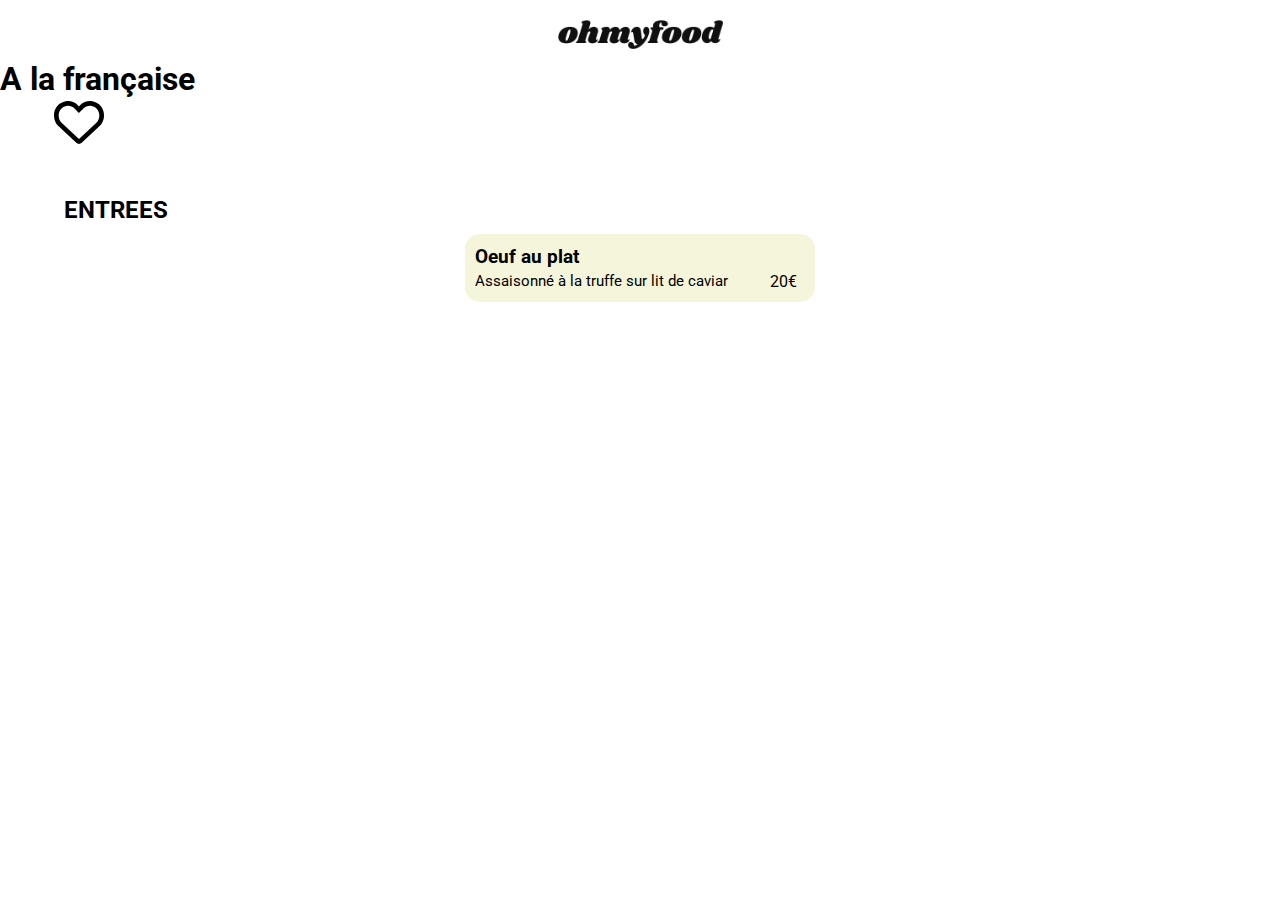
==== menu-a-la-francaise.html @ 274f5870 "card & heart fini" ====
<!DOCTYPE html>
<html lang="fr">
    <head>
        <meta charset="UTF-8" />
        <meta http-equiv="X-UA-Compatible" content="IE=edge" />
        <meta name="viewport" content="width=device-width, initial-scale=1.0" />
        <!-- CSS -->
        <link rel="stylesheet" href="scss/normalize.css" />
        <link rel="stylesheet" href="scss/style.css" />
        <!-- Font awesome -->
        <link
            rel="stylesheet"
            href="https://cdnjs.cloudflare.com/ajax/libs/font-awesome/6.1.2/css/all.min.css"
            integrity="sha512-1sCRPdkRXhBV2PBLUdRb4tMg1w2YPf37qatUFeS7zlBy7jJI8Lf4VHwWfZZfpXtYSLy85pkm9GaYVYMfw5BC1A=="
            crossorigin="anonymous"
            referrerpolicy="no-referrer"
        />

        <title>Menu - A la française</title>
    </head>
    <body>
        <!-- header -->
        <header class="header">
            <img
                class="header__logo"
                src="images/logo/ohmyfood.png"
                alt="logo"
            />
        </header>
        <!-- section 1 -->
        <section>
            <div></div>
        </section>
        <!-- section 2 -->
        <section>
            <div class="menu-title">
                <h1>A la française</h1>
                <div>
                    <svg
                        class="heart"
                        xmlns="http://www.w3.org/2000/svg"
                        viewBox="0 0 512 512"
                    >
                        <!--! Font Awesome Pro 6.1.2 by @fontawesome - https://fontawesome.com License - https://fontawesome.com/license (Commercial License) Copyright 2022 Fonticons, Inc. -->
                        <path
                            d="M244 84L255.1 96L267.1 84.02C300.6 51.37 347 36.51 392.6 44.1C461.5 55.58 512 115.2 512 185.1V190.9C512 232.4 494.8 272.1 464.4 300.4L283.7 469.1C276.2 476.1 266.3 480 256 480C245.7 480 235.8 476.1 228.3 469.1L47.59 300.4C17.23 272.1 0 232.4 0 190.9V185.1C0 115.2 50.52 55.58 119.4 44.1C164.1 36.51 211.4 51.37 244 84C243.1 84 244 84.01 244 84L244 84zM255.1 163.9L210.1 117.1C188.4 96.28 157.6 86.4 127.3 91.44C81.55 99.07 48 138.7 48 185.1V190.9C48 219.1 59.71 246.1 80.34 265.3L256 429.3L431.7 265.3C452.3 246.1 464 219.1 464 190.9V185.1C464 138.7 430.4 99.07 384.7 91.44C354.4 86.4 323.6 96.28 301.9 117.1L255.1 163.9z"
                        />
                    </svg>
                    <svg
                        class="heart--anim"
                        xmlns="http://www.w3.org/2000/svg"
                        viewBox="0 0 512 512"
                    >
                        <!--! Font Awesome Pro 6.1.2 by @fontawesome - https://fontawesome.com License - https://fontawesome.com/license (Commercial License) Copyright 2022 Fonticons, Inc. -->
                        <g>
                            <path
                                d="M0 190.9V185.1C0 115.2 50.52 55.58 119.4 44.1C164.1 36.51 211.4 51.37 244 84.02L256 96L267.1 84.02C300.6 51.37 347 36.51 392.6 44.1C461.5 55.58 512 115.2 512 185.1V190.9C512 232.4 494.8 272.1 464.4 300.4L283.7 469.1C276.2 476.1 266.3 480 256 480C245.7 480 235.8 476.1 228.3 469.1L47.59 300.4C17.23 272.1 .0003 232.4 .0003 190.9L0 190.9z"
                            />
                            <defs>
                                <linearGradient
                                    id="grad3"
                                    x1="0%"
                                    y1="100%"
                                    x2="0%"
                                    y2="0%"
                                >
                                    <stop
                                        offset="0%"
                                        style="
                                            stop-color: #ff79da;
                                            stop-opacity: 1;
                                        "
                                    />
                                    <stop
                                        offset="100%"
                                        style="
                                            stop-color: #9356dc;
                                            stop-opacity: 1;
                                        "
                                    />
                                </linearGradient>
                            </defs>
                            <linear
                                cx="200"
                                cy="70"
                                rx="85"
                                ry="55"
                                fill="url(#grad3)"
                            />
                        </g>
                    </svg>
                </div>
            </div>
            <div class="entree">
                <div class="entree__title">
                    <h2>ENTREES</h2>
                </div>
                <div class="choise">
                    <div>
                        <h3 class="choise__title">Oeuf au plat</h3>
                        <div class="choise__contener-text-price">
                            <p class="choise__text">
                                Assaisonné à la truffe sur lit de caviar
                            </p>
                            <p class="choise__price choise__move">20€</p>
                        </div>
                    </div>
                    <div>
                        <p class="choise__valid choise__move">
                            <svg
                                class="card-icon"
                                xmlns="http://www.w3.org/2000/svg"
                                viewBox="0 0 512 512"
                            >
                                <!--! Font Awesome Pro 6.1.2 by @fontawesome - https://fontawesome.com License - https://fontawesome.com/license (Commercial License) Copyright 2022 Fonticons, Inc. -->
                                <path
                                    d="M0 256C0 114.6 114.6 0 256 0C397.4 0 512 114.6 512 256C512 397.4 397.4 512 256 512C114.6 512 0 397.4 0 256zM371.8 211.8C382.7 200.9 382.7 183.1 371.8 172.2C360.9 161.3 343.1 161.3 332.2 172.2L224 280.4L179.8 236.2C168.9 225.3 151.1 225.3 140.2 236.2C129.3 247.1 129.3 264.9 140.2 275.8L204.2 339.8C215.1 350.7 232.9 350.7 243.8 339.8L371.8 211.8z"
                                />
                            </svg>
                        </p>
                    </div>
                </div>
            </div>
        </section>
    </body>
</html>
---- scss/style.css ----
@import url("https://fonts.googleapis.com/css2?family=Roboto:ital,wght@0,100;0,300;0,400;0,500;0,700;0,900;1,100;1,300;1,400;1,500;1,700;1,900&family=Shrikhand&display=swap");
* {
  margin: 0;
  padding: 0;
  box-sizing: border-box;
}

.card__img {
  width: 200px;
}

a {
  text-decoration: none;
  color: black;
}

ul {
  list-style-type: none;
}

* {
  font-family: "Roboto", sans-serif;
}

h2 {
  margin: 45px auto 10px auto;
  width: 90%;
}

.h2-restaurants {
  margin: 55px auto 22px auto;
}

h4 {
  font-family: "Shrikhand", cursive;
  font-size: 18px;
  font-weight: 100;
  margin: 0;
  padding-top: 23px;
  padding-bottom: 20px;
}

.icon {
  width: 12px;
  height: auto;
}

.header {
  display: flex;
}
.header__logo {
  width: 165px;
  margin: 20px auto 12px auto;
}

.footer {
  padding: 0 0 26px 25px;
}
.footer__logo {
  color: #EAEAEA;
}
.footer__list {
  margin: 0;
  padding: 0;
}
.footer__list li {
  padding-bottom: 8px;
}
.footer__list__icon {
  width: 12px;
  fill: #EAEAEA;
  padding-right: 10px;
}
.footer__list__text {
  color: #EAEAEA;
}

.contener {
  display: flex;
  flex-direction: column;
}
.contener-functioning {
  margin-bottom: 48px;
}
.contener-restaurants {
  background-color: #F6F6F6;
}
.contener-card {
  margin-bottom: 45px;
}
.contener-footer {
  background-color: #353535;
}

.location {
  display: flex;
  justify-content: center;
  background-color: #EAEAEA;
}
.location__icon {
  margin-right: 12px;
  position: absolute;
  left: -28px;
}
.location__text {
  position: relative;
  font-weight: bold;
  opacity: 0.8;
}

.title {
  background-color: #F6F6F6;
}
.title__h1 {
  width: 65%;
  margin: auto;
  padding-top: 40px;
  text-align: center;
  font-size: 24px;
}
.title__text {
  margin: auto;
  text-align: center;
  padding-top: 13px;
  font-size: 18px;
  font-weight: 300;
}
.title__btn {
  display: block;
  padding: 46px 0 75px 0;
  text-align: center;
  font-size: 16px;
  font-weight: 500;
}
.title__btn__span {
  background-color: #9356DC;
  padding: 15px 21px 15px 21px;
  border-radius: 30px;
  color: white;
}

.tutorial-contener {
  width: 85%;
  margin: auto;
  max-width: 1250px;
}

.tutorial-btn {
  position: relative;
  display: flex;
  justify-content: center;
  padding: 35px 0px 22px 0px;
  border-radius: 25px;
  background-color: #F6F6F6;
  margin: 16px auto 22px auto;
  font-weight: 500;
}
.tutorial-btn__number {
  position: absolute;
  padding: 5px 8px 3px 8px;
  border-radius: 50px;
  background-color: #9356DC;
  color: white;
  left: -8px;
  top: 33px;
  font-size: 13px;
}
.tutorial-btn__icon {
  position: absolute;
  left: 36px;
  top: 30px;
}
.tutorial-btn__text {
  padding: 30px;
  border-radius: 25px;
  background-color: #F6F6F6;
}

#icon-phone {
  width: 15px;
}

#icon-menu {
  width: 17px;
  top: 33px;
}

#icon-market {
  width: 20px;
  top: 33px;
}

.card {
  position: relative;
  width: 90%;
  margin: auto auto 20px auto;
  border-radius: 20px;
  box-shadow: 0px 0px 17px -4px #000000;
}
.card__new {
  position: absolute;
  right: 14px;
  top: 13px;
  padding: 7px 14px 5px 13px;
  background-color: #99E2D0;
  font-size: 13.5px;
  font-weight: 600;
}
.card__new p {
  margin: 0;
}
.card__img {
  width: 100%;
  height: 175px;
  -o-object-fit: cover;
     object-fit: cover;
  border-radius: 20px 20px 0 0;
}
.card__body {
  display: flex;
  justify-content: space-between;
}
.card__body__text {
  margin: 0 0 0 14px;
}
.card__body__text h3 {
  margin: 11px 0 0 0;
  font-size: 18px;
}
.card__body__text p {
  margin: 6px 0 14px 0;
  font-size: 17px;
  font-weight: 300;
}
.card__body__heart {
  display: flex;
  width: 20px;
}

.heart {
  width: 50px;
  transform: translateX(54px);
}

.heart--anim {
  width: 50px;
  transform-origin: bottom;
  transform: scale(0);
  fill: url(#grad3);
}
.heart--anim:hover {
  transform: scale(1);
  transition: transform 2s;
}

.heart:hover + .heart--anim {
  transform: scale(1);
  transition: transform 2s;
}

.choise {
  display: flex;
  margin: auto;
  width: 350px;
  overflow: hidden;
  background-color: beige;
  border-radius: 15px;
}
.choise__contener-text-price {
  display: flex;
}
.choise__title {
  margin: 0;
  padding: 13px 0 4px 10px;
  white-space: nowrap;
  overflow: hidden;
  text-overflow: ellipsis;
}
.choise:hover .choise__title {
  width: 220px;
  transition: 1s;
}
.choise__text {
  margin: 0;
  width: 305px;
  font-size: 15px;
  padding: 0 0 12px 10px;
  white-space: nowrap;
  overflow: hidden;
  text-overflow: ellipsis;
}
.choise:hover .choise__text {
  width: 230px;
  transition: 1s;
}
.choise__price {
  margin: 0;
  width: 45px;
}
.choise__valid {
  display: flex;
  margin: 0;
  width: 60px;
  height: 100%;
  fill: white;
  background-color: #99E2D0;
}
.choise:hover .choise__valid {
  transform: rotate(180deg);
  transition: transform 3s;
}
.choise:hover .choise__move {
  -webkit-animation: valid 1s;
          animation: valid 1s;
  -webkit-animation-fill-mode: both;
          animation-fill-mode: both;
}
.choise:hover .card-icon {
  width: 30px;
  margin: auto;
  transform: rotate(1turn);
  transition: transform 1s;
}

@-webkit-keyframes valid {
  0% {
    transform: translateX(0px);
  }
  100% {
    transform: translateX(15px);
  }
}

@keyframes valid {
  0% {
    transform: translateX(0px);
  }
  100% {
    transform: translateX(15px);
  }
}/*# sourceMappingURL=style.css.map */
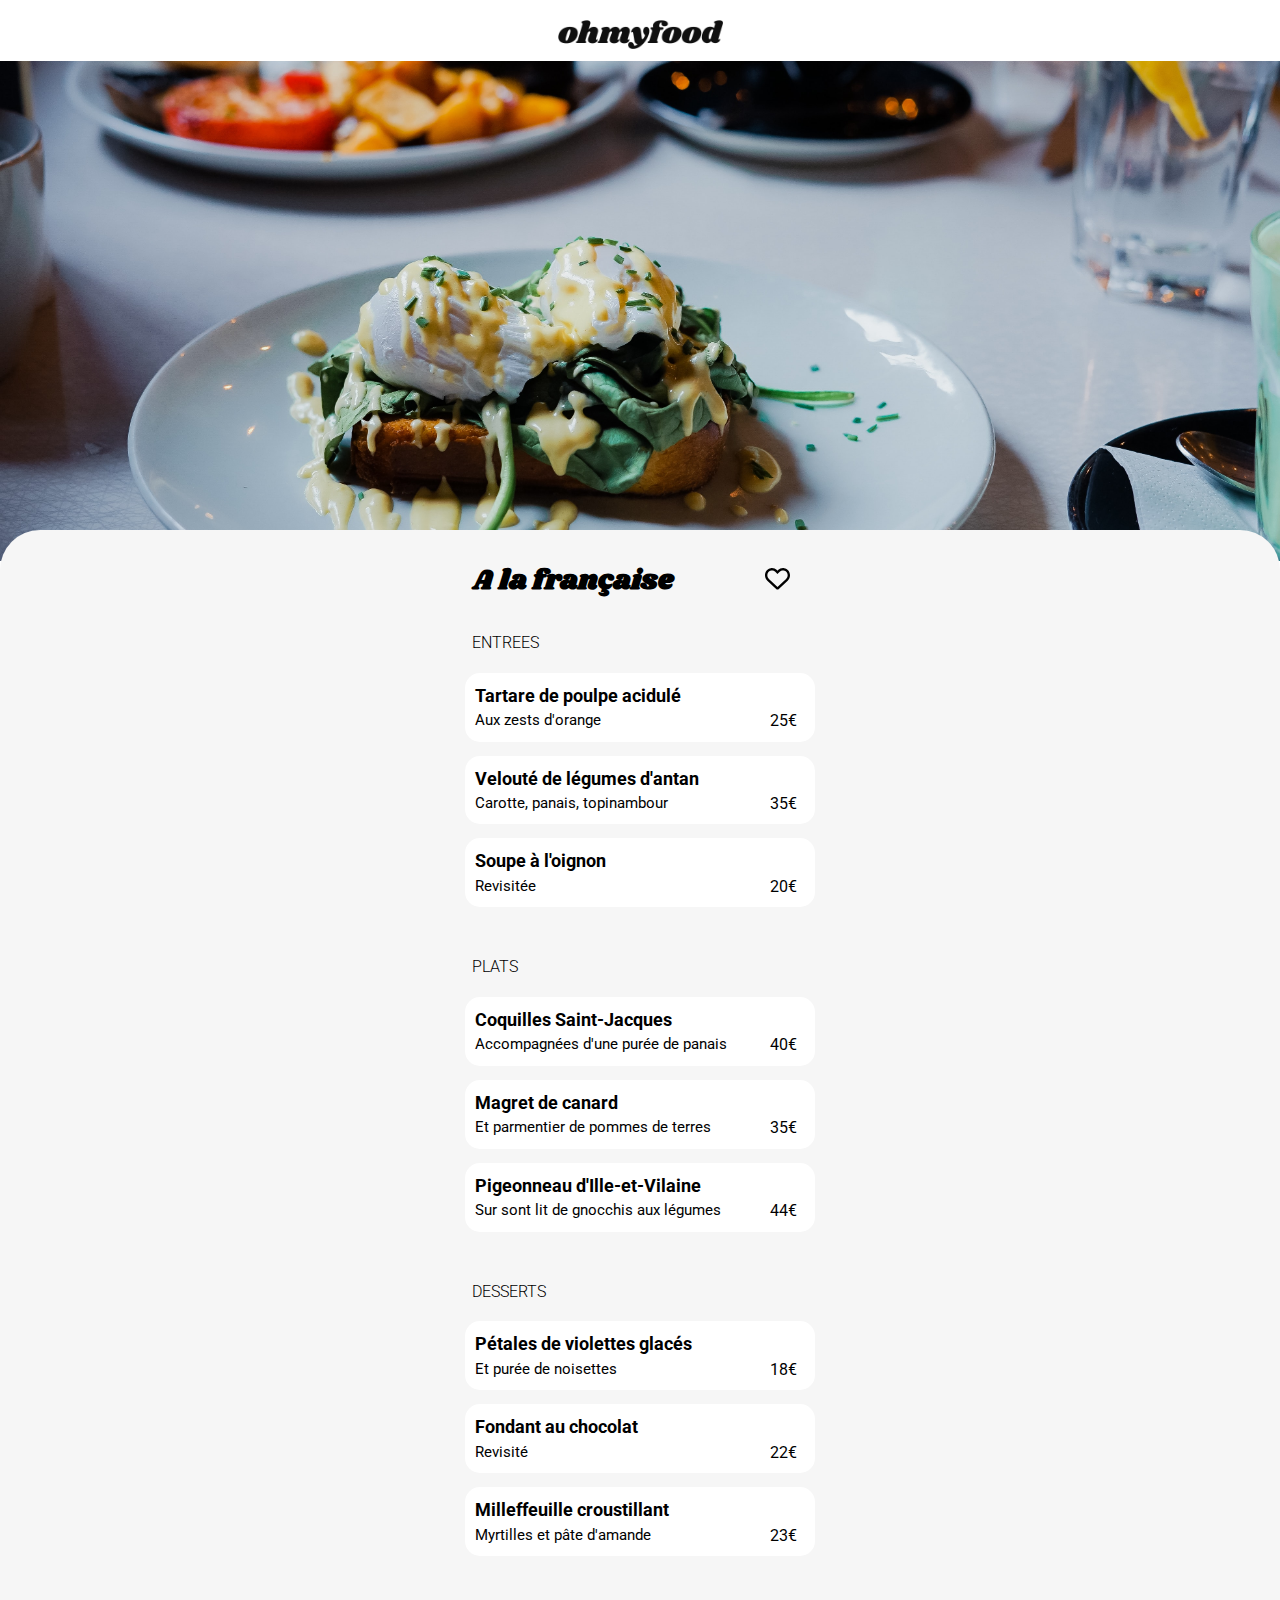
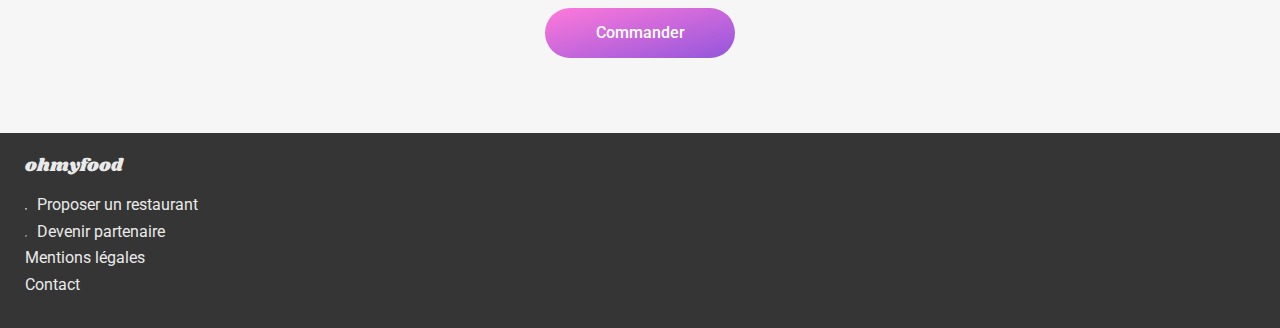
==== commit 7a32cbcb: "gros avancement sur les animations et la page menu" ====
--- a/menu-a-la-francaise.html
+++ b/menu-a-la-francaise.html
@@ -29,19 +29,23 @@
         </header>
         <!-- section 1 -->
         <section>
-            <div></div>
+            <div class="restaurant-image">
+                <img
+                    src="images/restaurants/toa-heftiba-DQKerTsQwi0-unsplash.jpg"
+                    alt="restaurant image"
+                />
+            </div>
         </section>
         <!-- section 2 -->
-        <section>
+        <section class="contener-menu">
             <div class="menu-title">
                 <h1>A la française</h1>
-                <div>
+                <div class="menu-heart">
                     <svg
                         class="heart"
                         xmlns="http://www.w3.org/2000/svg"
                         viewBox="0 0 512 512"
                     >
-                        <!--! Font Awesome Pro 6.1.2 by @fontawesome - https://fontawesome.com License - https://fontawesome.com/license (Commercial License) Copyright 2022 Fonticons, Inc. -->
                         <path
                             d="M244 84L255.1 96L267.1 84.02C300.6 51.37 347 36.51 392.6 44.1C461.5 55.58 512 115.2 512 185.1V190.9C512 232.4 494.8 272.1 464.4 300.4L283.7 469.1C276.2 476.1 266.3 480 256 480C245.7 480 235.8 476.1 228.3 469.1L47.59 300.4C17.23 272.1 0 232.4 0 190.9V185.1C0 115.2 50.52 55.58 119.4 44.1C164.1 36.51 211.4 51.37 244 84C243.1 84 244 84.01 244 84L244 84zM255.1 163.9L210.1 117.1C188.4 96.28 157.6 86.4 127.3 91.44C81.55 99.07 48 138.7 48 185.1V190.9C48 219.1 59.71 246.1 80.34 265.3L256 429.3L431.7 265.3C452.3 246.1 464 219.1 464 190.9V185.1C464 138.7 430.4 99.07 384.7 91.44C354.4 86.4 323.6 96.28 301.9 117.1L255.1 163.9z"
                         />
@@ -91,36 +95,309 @@
                     </svg>
                 </div>
             </div>
-            <div class="entree">
-                <div class="entree__title">
+            <div class="menu">
+                <div class="menu__title">
                     <h2>ENTREES</h2>
                 </div>
-                <div class="choise">
-                    <div>
-                        <h3 class="choise__title">Oeuf au plat</h3>
-                        <div class="choise__contener-text-price">
-                            <p class="choise__text">
-                                Assaisonné à la truffe sur lit de caviar
-                            </p>
-                            <p class="choise__price choise__move">20€</p>
-                        </div>
-                    </div>
-                    <div>
-                        <p class="choise__valid choise__move">
-                            <svg
-                                class="card-icon"
-                                xmlns="http://www.w3.org/2000/svg"
-                                viewBox="0 0 512 512"
-                            >
-                                <!--! Font Awesome Pro 6.1.2 by @fontawesome - https://fontawesome.com License - https://fontawesome.com/license (Commercial License) Copyright 2022 Fonticons, Inc. -->
-                                <path
-                                    d="M0 256C0 114.6 114.6 0 256 0C397.4 0 512 114.6 512 256C512 397.4 397.4 512 256 512C114.6 512 0 397.4 0 256zM371.8 211.8C382.7 200.9 382.7 183.1 371.8 172.2C360.9 161.3 343.1 161.3 332.2 172.2L224 280.4L179.8 236.2C168.9 225.3 151.1 225.3 140.2 236.2C129.3 247.1 129.3 264.9 140.2 275.8L204.2 339.8C215.1 350.7 232.9 350.7 243.8 339.8L371.8 211.8z"
-                                />
-                            </svg>
-                        </p>
-                    </div>
-                </div>
+                <div class="menu__choice">
+                    <div class="choice">
+                        <div>
+                            <h3 class="choice__title">
+                                Tartare de poulpe acidulé
+                            </h3>
+                            <div class="choice__contener-text-price">
+                                <p class="choice__text">Aux zests d'orange</p>
+                                <p class="choice__price choice__move">25€</p>
+                            </div>
+                        </div>
+                        <div>
+                            <p class="choice__valid choice__move">
+                                <svg
+                                    class="card-icon"
+                                    xmlns="http://www.w3.org/2000/svg"
+                                    viewBox="0 0 512 512"
+                                >
+                                    <!--! Font Awesome Pro 6.1.2 by @fontawesome - https://fontawesome.com License - https://fontawesome.com/license (Commercial License) Copyright 2022 Fonticons, Inc. -->
+                                    <path
+                                        d="M0 256C0 114.6 114.6 0 256 0C397.4 0 512 114.6 512 256C512 397.4 397.4 512 256 512C114.6 512 0 397.4 0 256zM371.8 211.8C382.7 200.9 382.7 183.1 371.8 172.2C360.9 161.3 343.1 161.3 332.2 172.2L224 280.4L179.8 236.2C168.9 225.3 151.1 225.3 140.2 236.2C129.3 247.1 129.3 264.9 140.2 275.8L204.2 339.8C215.1 350.7 232.9 350.7 243.8 339.8L371.8 211.8z"
+                                    />
+                                </svg>
+                            </p>
+                        </div>
+                    </div>
+                    <div class="choice">
+                        <div>
+                            <h3 class="choice__title">
+                                Velouté de légumes d'antan
+                            </h3>
+                            <div class="choice__contener-text-price">
+                                <p class="choice__text">
+                                    Carotte, panais, topinambour
+                                </p>
+                                <p class="choice__price choice__move">35€</p>
+                            </div>
+                        </div>
+                        <div>
+                            <p class="choice__valid choice__move">
+                                <svg
+                                    class="card-icon"
+                                    xmlns="http://www.w3.org/2000/svg"
+                                    viewBox="0 0 512 512"
+                                >
+                                    <!--! Font Awesome Pro 6.1.2 by @fontawesome - https://fontawesome.com License - https://fontawesome.com/license (Commercial License) Copyright 2022 Fonticons, Inc. -->
+                                    <path
+                                        d="M0 256C0 114.6 114.6 0 256 0C397.4 0 512 114.6 512 256C512 397.4 397.4 512 256 512C114.6 512 0 397.4 0 256zM371.8 211.8C382.7 200.9 382.7 183.1 371.8 172.2C360.9 161.3 343.1 161.3 332.2 172.2L224 280.4L179.8 236.2C168.9 225.3 151.1 225.3 140.2 236.2C129.3 247.1 129.3 264.9 140.2 275.8L204.2 339.8C215.1 350.7 232.9 350.7 243.8 339.8L371.8 211.8z"
+                                    />
+                                </svg>
+                            </p>
+                        </div>
+                    </div>
+                    <div class="choice">
+                        <div>
+                            <h3 class="choice__title">Soupe à l'oignon</h3>
+                            <div class="choice__contener-text-price">
+                                <p class="choice__text">Revisitée</p>
+                                <p class="choice__price choice__move">20€</p>
+                            </div>
+                        </div>
+                        <div>
+                            <p class="choice__valid choice__move">
+                                <svg
+                                    class="card-icon"
+                                    xmlns="http://www.w3.org/2000/svg"
+                                    viewBox="0 0 512 512"
+                                >
+                                    <!--! Font Awesome Pro 6.1.2 by @fontawesome - https://fontawesome.com License - https://fontawesome.com/license (Commercial License) Copyright 2022 Fonticons, Inc. -->
+                                    <path
+                                        d="M0 256C0 114.6 114.6 0 256 0C397.4 0 512 114.6 512 256C512 397.4 397.4 512 256 512C114.6 512 0 397.4 0 256zM371.8 211.8C382.7 200.9 382.7 183.1 371.8 172.2C360.9 161.3 343.1 161.3 332.2 172.2L224 280.4L179.8 236.2C168.9 225.3 151.1 225.3 140.2 236.2C129.3 247.1 129.3 264.9 140.2 275.8L204.2 339.8C215.1 350.7 232.9 350.7 243.8 339.8L371.8 211.8z"
+                                    />
+                                </svg>
+                            </p>
+                        </div>
+                    </div>
+                </div>
+            </div>
+            <div class="menu">
+                <div class="menu__title">
+                    <h2>PLATS</h2>
+                </div>
+                <div class="menu__choice">
+                    <div class="choice">
+                        <div>
+                            <h3 class="choice__title">
+                                Coquilles Saint-Jacques
+                            </h3>
+                            <div class="choice__contener-text-price">
+                                <p class="choice__text">
+                                    Accompagnées d'une purée de panais
+                                </p>
+                                <p class="choice__price choice__move">40€</p>
+                            </div>
+                        </div>
+                        <div>
+                            <p class="choice__valid choice__move">
+                                <svg
+                                    class="card-icon"
+                                    xmlns="http://www.w3.org/2000/svg"
+                                    viewBox="0 0 512 512"
+                                >
+                                    <!--! Font Awesome Pro 6.1.2 by @fontawesome - https://fontawesome.com License - https://fontawesome.com/license (Commercial License) Copyright 2022 Fonticons, Inc. -->
+                                    <path
+                                        d="M0 256C0 114.6 114.6 0 256 0C397.4 0 512 114.6 512 256C512 397.4 397.4 512 256 512C114.6 512 0 397.4 0 256zM371.8 211.8C382.7 200.9 382.7 183.1 371.8 172.2C360.9 161.3 343.1 161.3 332.2 172.2L224 280.4L179.8 236.2C168.9 225.3 151.1 225.3 140.2 236.2C129.3 247.1 129.3 264.9 140.2 275.8L204.2 339.8C215.1 350.7 232.9 350.7 243.8 339.8L371.8 211.8z"
+                                    />
+                                </svg>
+                            </p>
+                        </div>
+                    </div>
+                    <div class="choice">
+                        <div>
+                            <h3 class="choice__title">Magret de canard</h3>
+                            <div class="choice__contener-text-price">
+                                <p class="choice__text">
+                                    Et parmentier de pommes de terres
+                                </p>
+                                <p class="choice__price choice__move">35€</p>
+                            </div>
+                        </div>
+                        <div>
+                            <p class="choice__valid choice__move">
+                                <svg
+                                    class="card-icon"
+                                    xmlns="http://www.w3.org/2000/svg"
+                                    viewBox="0 0 512 512"
+                                >
+                                    <!--! Font Awesome Pro 6.1.2 by @fontawesome - https://fontawesome.com License - https://fontawesome.com/license (Commercial License) Copyright 2022 Fonticons, Inc. -->
+                                    <path
+                                        d="M0 256C0 114.6 114.6 0 256 0C397.4 0 512 114.6 512 256C512 397.4 397.4 512 256 512C114.6 512 0 397.4 0 256zM371.8 211.8C382.7 200.9 382.7 183.1 371.8 172.2C360.9 161.3 343.1 161.3 332.2 172.2L224 280.4L179.8 236.2C168.9 225.3 151.1 225.3 140.2 236.2C129.3 247.1 129.3 264.9 140.2 275.8L204.2 339.8C215.1 350.7 232.9 350.7 243.8 339.8L371.8 211.8z"
+                                    />
+                                </svg>
+                            </p>
+                        </div>
+                    </div>
+                    <div class="choice">
+                        <div>
+                            <h3 class="choice__title">
+                                Pigeonneau d'Ille-et-Vilaine
+                            </h3>
+                            <div class="choice__contener-text-price">
+                                <p class="choice__text">
+                                    Sur sont lit de gnocchis aux légumes
+                                </p>
+                                <p class="choice__price choice__move">44€</p>
+                            </div>
+                        </div>
+                        <div>
+                            <p class="choice__valid choice__move">
+                                <svg
+                                    class="card-icon"
+                                    xmlns="http://www.w3.org/2000/svg"
+                                    viewBox="0 0 512 512"
+                                >
+                                    <!--! Font Awesome Pro 6.1.2 by @fontawesome - https://fontawesome.com License - https://fontawesome.com/license (Commercial License) Copyright 2022 Fonticons, Inc. -->
+                                    <path
+                                        d="M0 256C0 114.6 114.6 0 256 0C397.4 0 512 114.6 512 256C512 397.4 397.4 512 256 512C114.6 512 0 397.4 0 256zM371.8 211.8C382.7 200.9 382.7 183.1 371.8 172.2C360.9 161.3 343.1 161.3 332.2 172.2L224 280.4L179.8 236.2C168.9 225.3 151.1 225.3 140.2 236.2C129.3 247.1 129.3 264.9 140.2 275.8L204.2 339.8C215.1 350.7 232.9 350.7 243.8 339.8L371.8 211.8z"
+                                    />
+                                </svg>
+                            </p>
+                        </div>
+                    </div>
+                </div>
+            </div>
+            <div class="menu">
+                <div class="menu__title">
+                    <h2>DESSERTS</h2>
+                </div>
+                <div class="menu__choice">
+                    <div class="choice">
+                        <div>
+                            <h3 class="choice__title">
+                                Pétales de violettes glacés
+                            </h3>
+                            <div class="choice__contener-text-price">
+                                <p class="choice__text">
+                                    Et purée de noisettes
+                                </p>
+                                <p class="choice__price choice__move">18€</p>
+                            </div>
+                        </div>
+                        <div>
+                            <p class="choice__valid choice__move">
+                                <svg
+                                    class="card-icon"
+                                    xmlns="http://www.w3.org/2000/svg"
+                                    viewBox="0 0 512 512"
+                                >
+                                    <!--! Font Awesome Pro 6.1.2 by @fontawesome - https://fontawesome.com License - https://fontawesome.com/license (Commercial License) Copyright 2022 Fonticons, Inc. -->
+                                    <path
+                                        d="M0 256C0 114.6 114.6 0 256 0C397.4 0 512 114.6 512 256C512 397.4 397.4 512 256 512C114.6 512 0 397.4 0 256zM371.8 211.8C382.7 200.9 382.7 183.1 371.8 172.2C360.9 161.3 343.1 161.3 332.2 172.2L224 280.4L179.8 236.2C168.9 225.3 151.1 225.3 140.2 236.2C129.3 247.1 129.3 264.9 140.2 275.8L204.2 339.8C215.1 350.7 232.9 350.7 243.8 339.8L371.8 211.8z"
+                                    />
+                                </svg>
+                            </p>
+                        </div>
+                    </div>
+                    <div class="choice">
+                        <div>
+                            <h3 class="choice__title">Fondant au chocolat</h3>
+                            <div class="choice__contener-text-price">
+                                <p class="choice__text">Revisité</p>
+                                <p class="choice__price choice__move">22€</p>
+                            </div>
+                        </div>
+                        <div>
+                            <p class="choice__valid choice__move">
+                                <svg
+                                    class="card-icon"
+                                    xmlns="http://www.w3.org/2000/svg"
+                                    viewBox="0 0 512 512"
+                                >
+                                    <!--! Font Awesome Pro 6.1.2 by @fontawesome - https://fontawesome.com License - https://fontawesome.com/license (Commercial License) Copyright 2022 Fonticons, Inc. -->
+                                    <path
+                                        d="M0 256C0 114.6 114.6 0 256 0C397.4 0 512 114.6 512 256C512 397.4 397.4 512 256 512C114.6 512 0 397.4 0 256zM371.8 211.8C382.7 200.9 382.7 183.1 371.8 172.2C360.9 161.3 343.1 161.3 332.2 172.2L224 280.4L179.8 236.2C168.9 225.3 151.1 225.3 140.2 236.2C129.3 247.1 129.3 264.9 140.2 275.8L204.2 339.8C215.1 350.7 232.9 350.7 243.8 339.8L371.8 211.8z"
+                                    />
+                                </svg>
+                            </p>
+                        </div>
+                    </div>
+                    <div class="choice">
+                        <div>
+                            <h3 class="choice__title">
+                                Milleffeuille croustillant
+                            </h3>
+                            <div class="choice__contener-text-price">
+                                <p class="choice__text">
+                                    Myrtilles et pâte d'amande
+                                </p>
+                                <p class="choice__price choice__move">23€</p>
+                            </div>
+                        </div>
+                        <div>
+                            <p class="choice__valid choice__move">
+                                <svg
+                                    class="card-icon"
+                                    xmlns="http://www.w3.org/2000/svg"
+                                    viewBox="0 0 512 512"
+                                >
+                                    <!--! Font Awesome Pro 6.1.2 by @fontawesome - https://fontawesome.com License - https://fontawesome.com/license (Commercial License) Copyright 2022 Fonticons, Inc. -->
+                                    <path
+                                        d="M0 256C0 114.6 114.6 0 256 0C397.4 0 512 114.6 512 256C512 397.4 397.4 512 256 512C114.6 512 0 397.4 0 256zM371.8 211.8C382.7 200.9 382.7 183.1 371.8 172.2C360.9 161.3 343.1 161.3 332.2 172.2L224 280.4L179.8 236.2C168.9 225.3 151.1 225.3 140.2 236.2C129.3 247.1 129.3 264.9 140.2 275.8L204.2 339.8C215.1 350.7 232.9 350.7 243.8 339.8L371.8 211.8z"
+                                    />
+                                </svg>
+                            </p>
+                        </div>
+                    </div>
+                </div>
+            </div>
+            <div>
+                <a href="#" class="title__btn menu__btn"
+                    ><span class="title__btn__span menu__btn__span"
+                        >Commander</span
+                    ></a
+                >
             </div>
         </section>
+        <!-- footer -->
+        <footer class="contener-footer footer">
+            <h4 class="footer__logo">ohmyfood</h4>
+            <ul class="footer__list">
+                <a href="#">
+                    <li>
+                        <svg
+                            class="footer__list__icon icon"
+                            xmlns="http://www.w3.org/2000/svg"
+                            viewBox="0 0 448 512"
+                        >
+                            <!--! Font Awesome Pro 6.1.2 by @fontawesome - https://fontawesome.com License - https://fontawesome.com/license (Commercial License) Copyright 2022 Fonticons, Inc. -->
+                            <path
+                                d="M221.6 148.7C224.7 161.3 224.8 174.5 222.1 187.2C219.3 199.1 213.6 211.9 205.6 222.1C191.1 238.6 173 249.1 151.1 254.1V472C151.1 482.6 147.8 492.8 140.3 500.3C132.8 507.8 122.6 512 111.1 512C101.4 512 91.22 507.8 83.71 500.3C76.21 492.8 71.1 482.6 71.1 472V254.1C50.96 250.1 31.96 238.9 18.3 222.4C10.19 212.2 4.529 200.3 1.755 187.5C-1.019 174.7-.8315 161.5 2.303 148.8L32.51 12.45C33.36 8.598 35.61 5.197 38.82 2.9C42.02 .602 45.97-.4297 49.89 .0026C53.82 .4302 57.46 2.303 60.1 5.259C62.74 8.214 64.18 12.04 64.16 16V160H81.53L98.62 11.91C99.02 8.635 100.6 5.621 103.1 3.434C105.5 1.248 108.7 .0401 111.1 .0401C115.3 .0401 118.5 1.248 120.9 3.434C123.4 5.621 124.1 8.635 125.4 11.91L142.5 160H159.1V16C159.1 12.07 161.4 8.268 163.1 5.317C166.6 2.366 170.2 .474 174.1 .0026C178-.4262 181.1 .619 185.2 2.936C188.4 5.253 190.6 8.677 191.5 12.55L221.6 148.7zM448 472C448 482.6 443.8 492.8 436.3 500.3C428.8 507.8 418.6 512 408 512C397.4 512 387.2 507.8 379.7 500.3C372.2 492.8 368 482.6 368 472V352H351.2C342.8 352 334.4 350.3 326.6 347.1C318.9 343.8 311.8 339.1 305.8 333.1C299.9 327.1 295.2 320 291.1 312.2C288.8 304.4 287.2 296 287.2 287.6L287.1 173.8C288 136.9 299.1 100.8 319.8 70.28C340.5 39.71 369.8 16.05 404.1 2.339C408.1 .401 414.2-.3202 419.4 .2391C424.6 .7982 429.6 2.62 433.9 5.546C438.2 8.472 441.8 12.41 444.2 17.03C446.7 21.64 447.1 26.78 448 32V472z"
+                            /></svg
+                        ><span class="footer__list__text"
+                            >Proposer un restaurant</span
+                        >
+                    </li>
+                </a>
+                <a href="#">
+                    <li>
+                        <svg
+                            class="footer__list__icon icon"
+                            xmlns="http://www.w3.org/2000/svg"
+                            viewBox="0 0 640 512"
+                        >
+                            <!--! Font Awesome Pro 6.1.2 by @fontawesome - https://fontawesome.com License - https://fontawesome.com/license (Commercial License) Copyright 2022 Fonticons, Inc. -->
+                            <path
+                                d="M488 191.1h-152l.0001 51.86c.0001 37.66-27.08 72-64.55 75.77c-43.09 4.333-79.45-29.42-79.45-71.63V126.4l-24.51 14.73C123.2 167.8 96.04 215.7 96.04 267.5L16.04 313.8c-15.25 8.751-20.63 28.38-11.75 43.63l80 138.6c8.875 15.25 28.5 20.5 43.75 11.75l103.4-59.75h136.6c35.25 0 64-28.75 64-64c26.51 0 48-21.49 48-48V288h8c13.25 0 24-10.75 24-24l.0001-48C512 202.7 501.3 191.1 488 191.1zM635.7 154.5l-79.95-138.6c-8.875-15.25-28.5-20.5-43.75-11.75l-103.4 59.75h-62.57c-37.85 0-74.93 10.61-107.1 30.63C229.7 100.4 224 110.6 224 121.6l-.0004 126.4c0 22.13 17.88 40 40 40c22.13 0 40-17.88 40-40V159.1h184c30.93 0 56 25.07 56 56v28.5l80-46.25C639.3 189.4 644.5 169.8 635.7 154.5z"
+                            /></svg
+                        ><span class="footer__list__text"
+                            >Devenir partenaire</span
+                        >
+                    </li>
+                </a>
+                <a href="#">
+                    <li class="footer__list__text">Mentions légales</li>
+                </a>
+                <a href="#">
+                    <li class="footer__list__text">Contact</li>
+                </a>
+            </ul>
+        </footer>
     </body>
 </html>
--- a/scss/style.css
+++ b/scss/style.css
@@ -133,7 +133,7 @@
   font-weight: 500;
 }
 .title__btn__span {
-  background-color: #9356DC;
+  background-image: linear-gradient(to top left, #9356DC, #FF79DA);
   padding: 15px 21px 15px 21px;
   border-radius: 30px;
   color: white;
@@ -237,14 +237,78 @@
   width: 20px;
 }
 
+.restaurant-image img {
+  width: 100%;
+  height: auto;
+  max-height: 500px;
+  -o-object-fit: cover;
+     object-fit: cover;
+}
+
+.contener-menu {
+  margin: auto;
+  border-radius: 40px 40px 0 0;
+  background-color: #F6F6F6;
+  margin-top: -35px;
+  position: relative;
+}
+
+.menu {
+  display: flex;
+  flex-direction: column;
+}
+.menu-title {
+  display: flex;
+  width: 350px;
+  justify-content: space-between;
+  align-items: center;
+  padding: 35px 25px 0 8px;
+  margin: auto;
+}
+.menu-title h1 {
+  font-size: 28px;
+  font-family: "Shrikhand", cursive;
+}
+.menu__title h2 {
+  width: 350px;
+  font-size: 16px;
+  font-weight: 300;
+  margin: 37px auto 20px auto;
+  padding-left: 7px;
+}
+.menu__btn {
+  padding: 38px 0 75px 0;
+}
+.menu__btn__span {
+  display: flex;
+  margin: auto;
+  justify-content: center;
+  align-items: center;
+  width: 190px;
+  height: 50px;
+  background-color: red;
+  background-image: linear-gradient(to top left, #9356DC, #FF79DA);
+  padding: 0 20px 0 20px;
+}
+
+.btn {
+  width: 300px;
+  margin: auto;
+}
+
+.menu-heart {
+  position: relative;
+}
+
 .heart {
-  width: 50px;
-  transform: translateX(54px);
+  width: 25px;
 }
 
 .heart--anim {
-  width: 50px;
+  width: 25px;
+  left: 0;
   transform-origin: bottom;
+  position: absolute;
   transform: scale(0);
   fill: url(#grad3);
 }
@@ -258,29 +322,30 @@
   transition: transform 2s;
 }
 
-.choise {
-  display: flex;
-  margin: auto;
+.choice {
+  display: flex;
+  margin: auto auto 14px auto;
   width: 350px;
   overflow: hidden;
-  background-color: beige;
+  background-color: white;
   border-radius: 15px;
 }
-.choise__contener-text-price {
-  display: flex;
-}
-.choise__title {
-  margin: 0;
-  padding: 13px 0 4px 10px;
+.choice__contener-text-price {
+  display: flex;
+}
+.choice__title {
+  margin: 0;
+  padding: 13px 0 6px 10px;
+  font-size: 18px;
   white-space: nowrap;
   overflow: hidden;
   text-overflow: ellipsis;
 }
-.choise:hover .choise__title {
-  width: 220px;
+.choice:hover .choice__title {
+  width: 275px;
   transition: 1s;
 }
-.choise__text {
+.choice__text {
   margin: 0;
   width: 305px;
   font-size: 15px;
@@ -289,15 +354,15 @@
   overflow: hidden;
   text-overflow: ellipsis;
 }
-.choise:hover .choise__text {
+.choice:hover .choice__text {
   width: 230px;
   transition: 1s;
 }
-.choise__price {
+.choice__price {
   margin: 0;
   width: 45px;
 }
-.choise__valid {
+.choice__valid {
   display: flex;
   margin: 0;
   width: 60px;
@@ -305,17 +370,17 @@
   fill: white;
   background-color: #99E2D0;
 }
-.choise:hover .choise__valid {
+.choice:hover .choice__valid {
   transform: rotate(180deg);
   transition: transform 3s;
 }
-.choise:hover .choise__move {
+.choice:hover .choice__move {
   -webkit-animation: valid 1s;
           animation: valid 1s;
   -webkit-animation-fill-mode: both;
           animation-fill-mode: both;
 }
-.choise:hover .card-icon {
+.choice:hover .card-icon {
   width: 30px;
   margin: auto;
   transform: rotate(1turn);
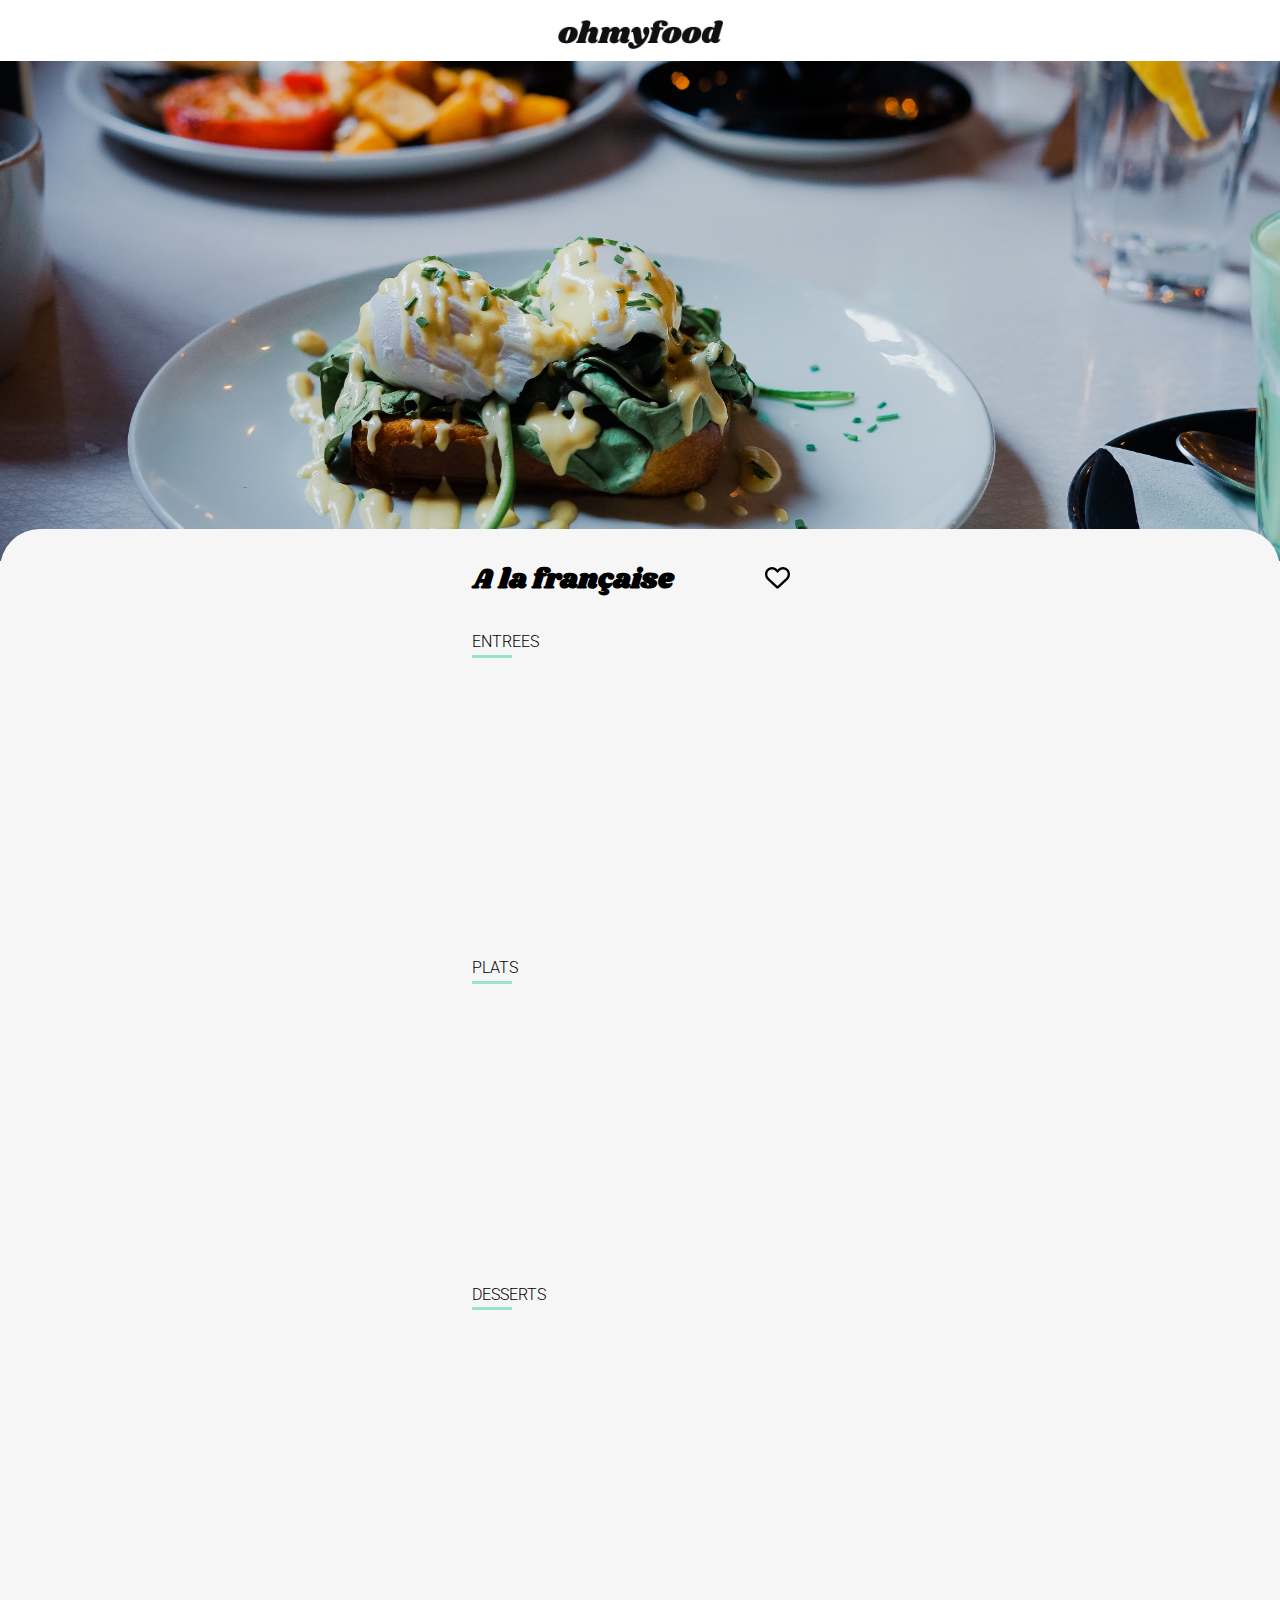
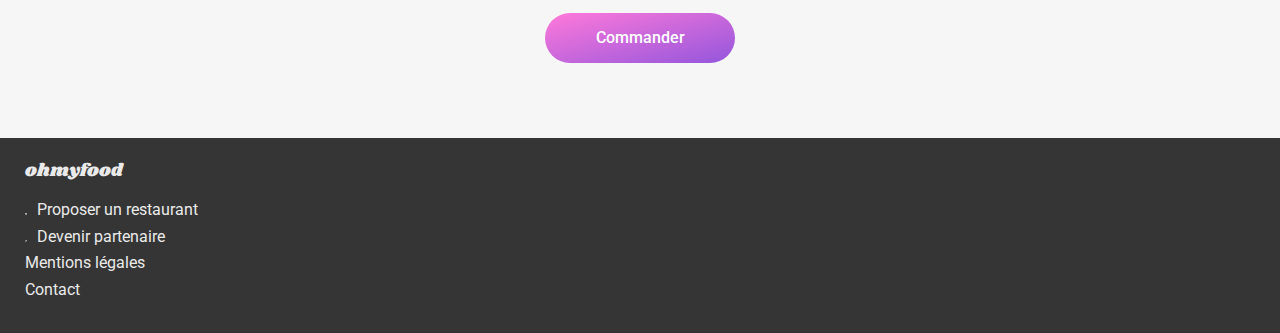
==== commit db560bf3: "animation card apparition" ====
--- a/menu-a-la-francaise.html
+++ b/menu-a-la-francaise.html
@@ -100,7 +100,7 @@
                     <h2>ENTREES</h2>
                 </div>
                 <div class="menu__choice">
-                    <div class="choice">
+                    <div class="choice choice-1">
                         <div>
                             <h3 class="choice__title">
                                 Tartare de poulpe acidulé
@@ -125,7 +125,7 @@
                             </p>
                         </div>
                     </div>
-                    <div class="choice">
+                    <div class="choice choice-2">
                         <div>
                             <h3 class="choice__title">
                                 Velouté de légumes d'antan
@@ -152,7 +152,7 @@
                             </p>
                         </div>
                     </div>
-                    <div class="choice">
+                    <div class="choice choice-3">
                         <div>
                             <h3 class="choice__title">Soupe à l'oignon</h3>
                             <div class="choice__contener-text-price">
@@ -182,7 +182,7 @@
                     <h2>PLATS</h2>
                 </div>
                 <div class="menu__choice">
-                    <div class="choice">
+                    <div class="choice choice-1">
                         <div>
                             <h3 class="choice__title">
                                 Coquilles Saint-Jacques
@@ -209,7 +209,7 @@
                             </p>
                         </div>
                     </div>
-                    <div class="choice">
+                    <div class="choice choice-2">
                         <div>
                             <h3 class="choice__title">Magret de canard</h3>
                             <div class="choice__contener-text-price">
@@ -234,7 +234,7 @@
                             </p>
                         </div>
                     </div>
-                    <div class="choice">
+                    <div class="choice choice-3">
                         <div>
                             <h3 class="choice__title">
                                 Pigeonneau d'Ille-et-Vilaine
@@ -268,7 +268,7 @@
                     <h2>DESSERTS</h2>
                 </div>
                 <div class="menu__choice">
-                    <div class="choice">
+                    <div class="choice choice-1">
                         <div>
                             <h3 class="choice__title">
                                 Pétales de violettes glacés
@@ -295,7 +295,7 @@
                             </p>
                         </div>
                     </div>
-                    <div class="choice">
+                    <div class="choice choice-2">
                         <div>
                             <h3 class="choice__title">Fondant au chocolat</h3>
                             <div class="choice__contener-text-price">
@@ -318,7 +318,7 @@
                             </p>
                         </div>
                     </div>
-                    <div class="choice">
+                    <div class="choice choice-3">
                         <div>
                             <h3 class="choice__title">
                                 Milleffeuille croustillant
--- a/scss/style.css
+++ b/scss/style.css
@@ -75,6 +75,107 @@
   color: #EAEAEA;
 }
 
+.loader {
+  position: fixed;
+  display: flex;
+  top: 0;
+  right: 0;
+  bottom: 0;
+  left: 0;
+  background: rgba(0, 0, 0, 0.8);
+  z-index: 999;
+  -webkit-animation: loader 3s forwards steps(1);
+          animation: loader 3s forwards steps(1);
+}
+.loader__spinner {
+  position: relative;
+  width: 50px;
+  height: 50px;
+  margin: auto;
+  border-radius: 50px;
+  border: 6px solid transparent;
+  border-top-color: #9356DC;
+  border-bottom-color: #9356DC;
+  -webkit-animation: spin 3s linear infinite;
+          animation: spin 3s linear infinite;
+  opacity: 0.9;
+}
+.loader__spinner::before {
+  content: "";
+  position: absolute;
+  top: 15px;
+  right: 15px;
+  bottom: 15px;
+  left: 15px;
+  border-radius: 50px;
+  border: 4px solid #FF79DA;
+  opacity: 0.5;
+}
+.loader__spinner::after {
+  content: "";
+  position: absolute;
+  top: 5px;
+  right: 5px;
+  bottom: 5px;
+  left: 5px;
+  border-radius: 50px;
+  border: 5px solid transparent;
+  border-right-color: #99E2D0;
+  border-left-color: #99E2D0;
+  -webkit-animation: spinreverse 2s linear infinite;
+          animation: spinreverse 2s linear infinite;
+  opacity: 1;
+}
+
+@-webkit-keyframes loader {
+  0% {
+    opacity: 1;
+  }
+  100% {
+    opacity: 0;
+  }
+}
+
+@keyframes loader {
+  0% {
+    opacity: 1;
+  }
+  100% {
+    opacity: 0;
+  }
+}
+@-webkit-keyframes spin {
+  0% {
+    transform: rotate(0deg);
+  }
+  100% {
+    transform: rotate(360deg);
+  }
+}
+@keyframes spin {
+  0% {
+    transform: rotate(0deg);
+  }
+  100% {
+    transform: rotate(360deg);
+  }
+}
+@-webkit-keyframes spinreverse {
+  0% {
+    transform: rotate(0deg);
+  }
+  100% {
+    transform: rotate(-360deg);
+  }
+}
+@keyframes spinreverse {
+  0% {
+    transform: rotate(0deg);
+  }
+  100% {
+    transform: rotate(-360deg);
+  }
+}
 .contener {
   display: flex;
   flex-direction: column;
@@ -249,7 +350,7 @@
   margin: auto;
   border-radius: 40px 40px 0 0;
   background-color: #F6F6F6;
-  margin-top: -35px;
+  margin-top: -36px;
   position: relative;
 }
 
@@ -273,8 +374,16 @@
   width: 350px;
   font-size: 16px;
   font-weight: 300;
-  margin: 37px auto 20px auto;
+  margin: 37px auto 16px auto;
   padding-left: 7px;
+}
+.menu__title h2::after {
+  content: "";
+  display: block;
+  width: 40px;
+  height: 3px;
+  background-color: #99E2D0;
+  margin-top: 3px;
 }
 .menu__btn {
   padding: 38px 0 75px 0;
@@ -330,6 +439,25 @@
   background-color: white;
   border-radius: 15px;
 }
+.choice-1 {
+  opacity: 0;
+  -webkit-animation: choice-number 1s both;
+          animation: choice-number 1s both;
+}
+.choice-2 {
+  opacity: 0;
+  -webkit-animation: choice-number 1s both;
+          animation: choice-number 1s both;
+  -webkit-animation-delay: 0.3s;
+          animation-delay: 0.3s;
+}
+.choice-3 {
+  opacity: 0;
+  -webkit-animation: choice-number 1s both;
+          animation: choice-number 1s both;
+  -webkit-animation-delay: 0.6s;
+          animation-delay: 0.6s;
+}
 .choice__contener-text-price {
   display: flex;
 }
@@ -387,6 +515,33 @@
   transition: transform 1s;
 }
 
+@-webkit-keyframes choice-number {
+  0% {
+    opacity: 0;
+    transform: translateY(5px);
+  }
+  25% {
+    opacity: 0;
+  }
+  100% {
+    opacity: 1;
+    transform: translateY(0);
+  }
+}
+
+@keyframes choice-number {
+  0% {
+    opacity: 0;
+    transform: translateY(5px);
+  }
+  25% {
+    opacity: 0;
+  }
+  100% {
+    opacity: 1;
+    transform: translateY(0);
+  }
+}
 @-webkit-keyframes valid {
   0% {
     transform: translateX(0px);
@@ -395,7 +550,6 @@
     transform: translateX(15px);
   }
 }
-
 @keyframes valid {
   0% {
     transform: translateX(0px);
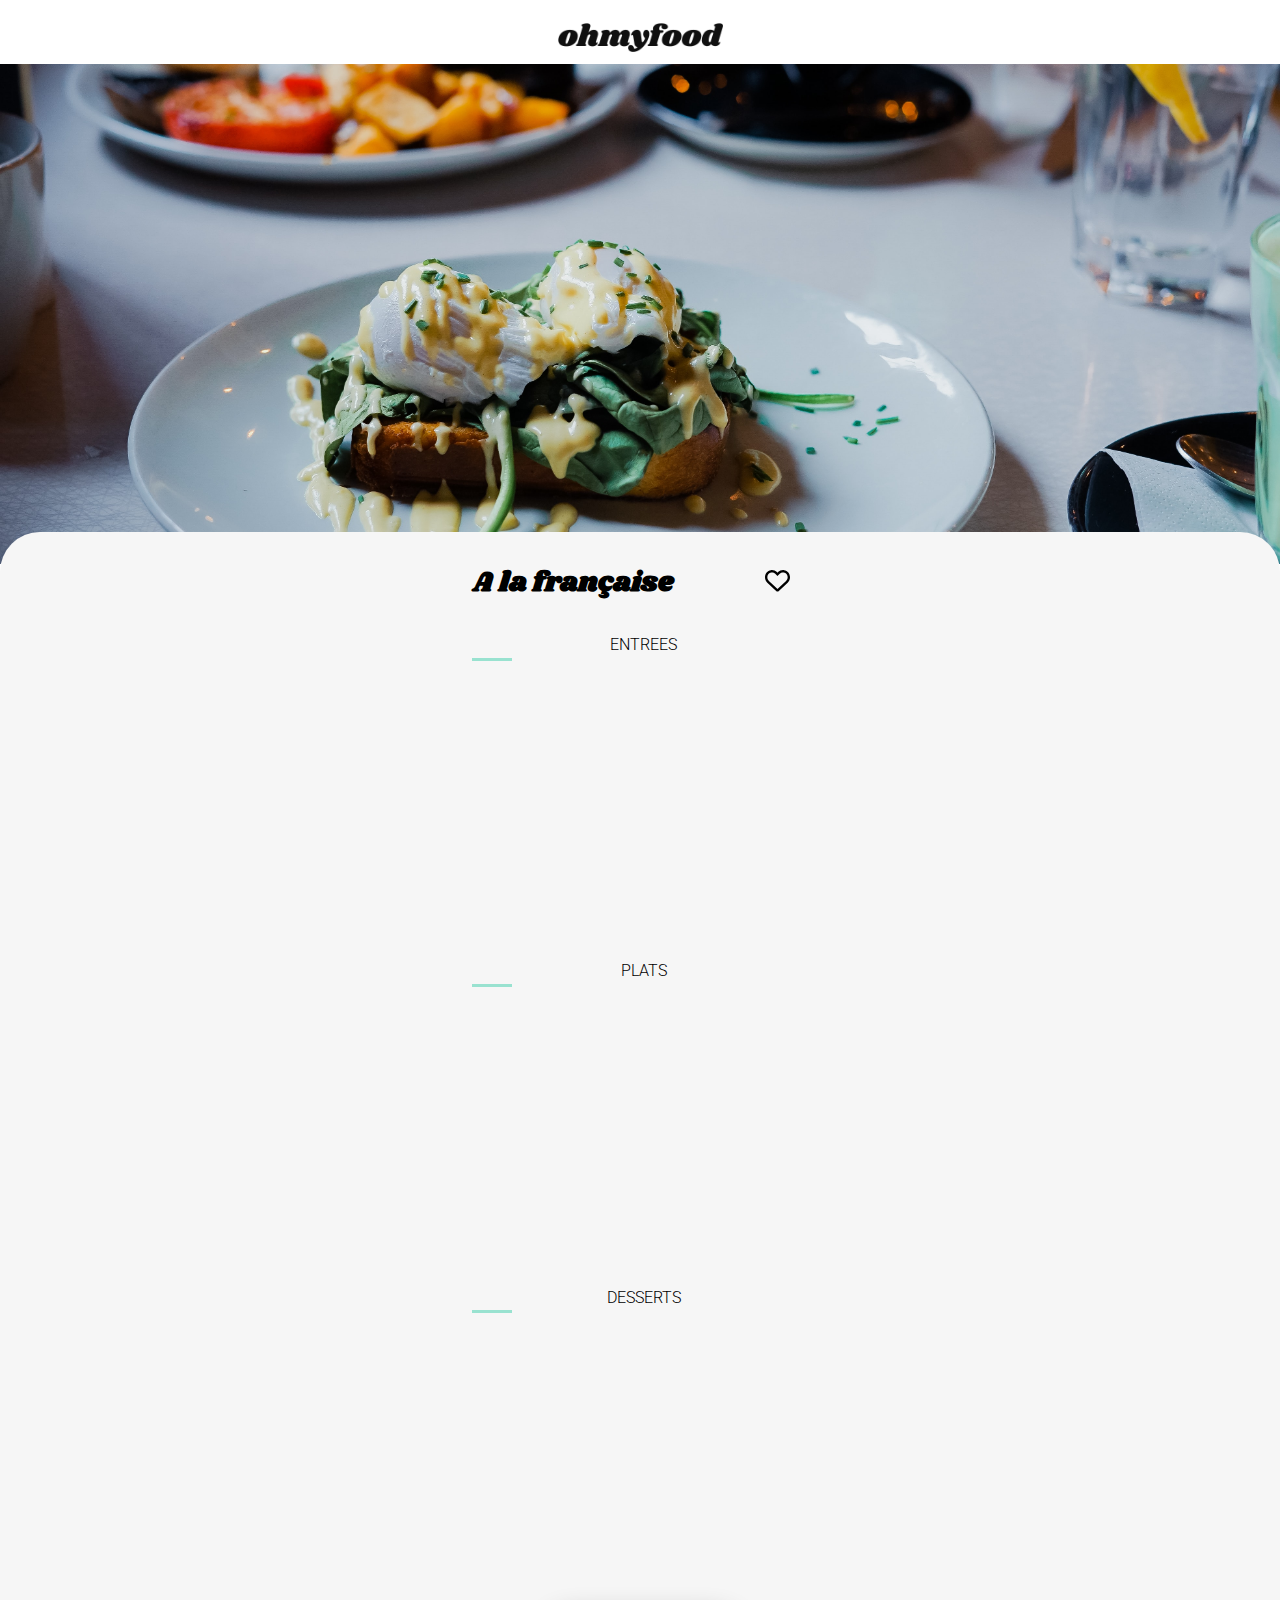
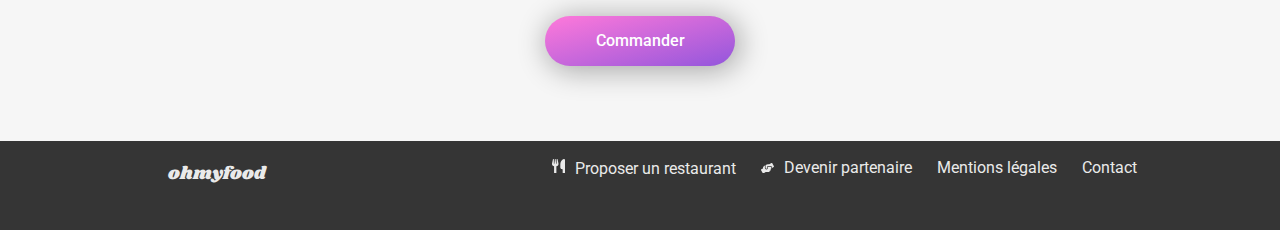
==== commit fe0e6e0b: "index.html fini à 100%" ====
--- a/menu-a-la-francaise.html
+++ b/menu-a-la-francaise.html
@@ -84,13 +84,6 @@
                                     />
                                 </linearGradient>
                             </defs>
-                            <linear
-                                cx="200"
-                                cy="70"
-                                rx="85"
-                                ry="55"
-                                fill="url(#grad3)"
-                            />
                         </g>
                     </svg>
                 </div>
@@ -347,12 +340,8 @@
                     </div>
                 </div>
             </div>
-            <div>
-                <a href="#" class="title__btn menu__btn"
-                    ><span class="title__btn__span menu__btn__span"
-                        >Commander</span
-                    ></a
-                >
+            <div class="title__btn menu__btn">
+                <a href="#" class="title__btn__a menu__btn__a">Commander </a>
             </div>
         </section>
         <!-- footer -->
--- a/scss/style.css
+++ b/scss/style.css
@@ -23,8 +23,13 @@
 }
 
 h2 {
-  margin: 45px auto 10px auto;
+  margin: 45px auto 25px auto;
   width: 90%;
+}
+@media all and (min-width: 992px) {
+  h2 {
+    text-align: center;
+  }
 }
 
 .h2-restaurants {
@@ -40,21 +45,33 @@
   padding-bottom: 20px;
 }
 
-.icon {
-  width: 12px;
-  height: auto;
-}
-
 .header {
   display: flex;
 }
 .header__logo {
   width: 165px;
-  margin: 20px auto 12px auto;
+  margin: 23px auto 12px auto;
 }
 
 .footer {
   padding: 0 0 26px 25px;
+  display: flex;
+  flex-direction: column;
+}
+@media all and (min-width: 768px) {
+  .footer {
+    display: flex;
+    flex-direction: column;
+    align-items: center;
+    justify-content: center;
+  }
+}
+@media all and (min-width: 992px) {
+  .footer {
+    display: flex;
+    flex-direction: row;
+    justify-content: space-around;
+  }
 }
 .footer__logo {
   color: #EAEAEA;
@@ -63,11 +80,42 @@
   margin: 0;
   padding: 0;
 }
+@media all and (min-width: 768px) {
+  .footer__list {
+    display: grid;
+    grid-template-areas: "1fr 1fr" "1fr 1fr";
+    gap: 25px;
+  }
+}
+@media all and (min-width: 992px) {
+  .footer__list {
+    display: flex;
+    align-items: center;
+  }
+}
 .footer__list li {
+  margin: 0 0 9px 0;
+}
+.footer__list li a {
   padding-bottom: 8px;
+  color: white;
+}
+.footer__list li a:hover {
+  -webkit-text-decoration: underline white;
+          text-decoration: underline white;
+}
+@media all and (min-width: 768px) {
+  .footer__list li a {
+    padding: 0;
+  }
+}
+@media all and (min-width: 992px) {
+  .footer__list li a {
+    margin: 0 50px 0 0;
+  }
 }
 .footer__list__icon {
-  width: 12px;
+  width: 23px;
   fill: #EAEAEA;
   padding-right: 10px;
 }
@@ -75,186 +123,184 @@
   color: #EAEAEA;
 }
 
-.loader {
-  position: fixed;
-  display: flex;
+@-webkit-keyframes loader {
+  0% {
+    opacity: 1;
+  }
+  100% {
+    opacity: 0;
+    z-index: -999;
+  }
+}
+
+@keyframes loader {
+  0% {
+    opacity: 1;
+  }
+  100% {
+    opacity: 0;
+    z-index: -999;
+  }
+}
+@-webkit-keyframes spin {
+  0% {
+    transform: rotate(0deg);
+  }
+  100% {
+    transform: rotate(360deg);
+  }
+}
+@keyframes spin {
+  0% {
+    transform: rotate(0deg);
+  }
+  100% {
+    transform: rotate(360deg);
+  }
+}
+@-webkit-keyframes spinreverse {
+  0% {
+    transform: rotate(0deg);
+  }
+  100% {
+    transform: rotate(-360deg);
+  }
+}
+@keyframes spinreverse {
+  0% {
+    transform: rotate(0deg);
+  }
+  100% {
+    transform: rotate(-360deg);
+  }
+}
+.contener {
+  display: flex;
+  flex-direction: column;
+}
+.contener-functioning {
+  margin-bottom: 65px;
+}
+.contener-restaurants {
+  background-color: #F6F6F6;
+}
+.contener-card {
+  display: grid;
+  grid-template-columns: 1fr;
+  grid-template-rows: 1fr 1fr 1fr 1fr;
+  margin-bottom: 45px;
+}
+@media all and (min-width: 992px) {
+  .contener-card {
+    width: 80%;
+    margin: auto;
+    justify-content: center;
+    grid-template-columns: 1fr 1fr;
+    grid-template-rows: 1fr 1fr;
+  }
+}
+.contener-footer {
+  background-color: #353535;
+}
+
+.location {
+  display: flex;
+  justify-content: center;
+  padding: 15px 0 15px 0;
+  box-shadow: 0px 0px 10px -2px #333333;
+  background-color: #EAEAEA;
+}
+.location__icon {
+  width: 12px;
+  margin-right: 12px;
+  position: absolute;
+  left: -28px;
+}
+.location__text {
+  position: relative;
+  font-weight: bold;
+  opacity: 0.8;
+}
+
+.title {
+  background-color: #F6F6F6;
+}
+.title__h1 {
+  width: 65%;
+  margin: auto;
+  padding-top: 40px;
+  text-align: center;
+  font-size: 24px;
+}
+.title__text {
+  margin: auto;
+  text-align: center;
+  padding-top: 13px;
+  font-size: 18px;
+  font-weight: 300;
+}
+.title__btn {
+  padding: 46px 0 75px 0;
+  text-align: center;
+  font-size: 16px;
+  font-weight: 500;
+}
+.title__btn__a {
+  background-image: linear-gradient(to top left, #9356DC, #FF79DA);
+  padding: 15px 21px 15px 21px;
+  border-radius: 30px;
+  color: white;
+  box-shadow: 3px 3px 28px 3px rgba(0, 0, 0, 0.3);
+}
+.title__btn__a:hover {
+  opacity: 0.8;
+}
+
+.tutorial-contener {
+  display: grid;
+  grid-template-columns: 1fr;
+  grid-template-rows: 1fr 1fr 1fr;
+  width: 85%;
+  margin: auto;
+  gap: 20px;
+}
+@media all and (min-width: 992px) {
+  .tutorial-contener {
+    grid-template-columns: 1fr 1fr 1fr;
+    grid-template-rows: 1fr;
+    gap: 20px;
+    width: 90%;
+    margin: auto;
+  }
+}
+
+.tutorial-btn {
+  position: relative;
+  display: flex;
+  justify-content: center;
+  padding: 35px 0px 25px 0px;
+  border-radius: 25px;
+  box-shadow: 6px 6px 28px -1px rgba(0, 0, 0, 0.75);
+  background-color: #F6F6F6;
+  font-weight: 500;
+}
+.tutorial-btn:hover::before {
+  opacity: 1;
+  z-index: 0;
+}
+.tutorial-btn::before {
+  content: "";
+  position: absolute;
   top: 0;
   right: 0;
   bottom: 0;
   left: 0;
-  background: rgba(0, 0, 0, 0.8);
-  z-index: 999;
-  -webkit-animation: loader 3s forwards steps(1);
-          animation: loader 3s forwards steps(1);
-}
-.loader__spinner {
-  position: relative;
-  width: 50px;
-  height: 50px;
-  margin: auto;
-  border-radius: 50px;
-  border: 6px solid transparent;
-  border-top-color: #9356DC;
-  border-bottom-color: #9356DC;
-  -webkit-animation: spin 3s linear infinite;
-          animation: spin 3s linear infinite;
-  opacity: 0.9;
-}
-.loader__spinner::before {
-  content: "";
-  position: absolute;
-  top: 15px;
-  right: 15px;
-  bottom: 15px;
-  left: 15px;
-  border-radius: 50px;
-  border: 4px solid #FF79DA;
-  opacity: 0.5;
-}
-.loader__spinner::after {
-  content: "";
-  position: absolute;
-  top: 5px;
-  right: 5px;
-  bottom: 5px;
-  left: 5px;
-  border-radius: 50px;
-  border: 5px solid transparent;
-  border-right-color: #99E2D0;
-  border-left-color: #99E2D0;
-  -webkit-animation: spinreverse 2s linear infinite;
-          animation: spinreverse 2s linear infinite;
-  opacity: 1;
-}
-
-@-webkit-keyframes loader {
-  0% {
-    opacity: 1;
-  }
-  100% {
-    opacity: 0;
-  }
-}
-
-@keyframes loader {
-  0% {
-    opacity: 1;
-  }
-  100% {
-    opacity: 0;
-  }
-}
-@-webkit-keyframes spin {
-  0% {
-    transform: rotate(0deg);
-  }
-  100% {
-    transform: rotate(360deg);
-  }
-}
-@keyframes spin {
-  0% {
-    transform: rotate(0deg);
-  }
-  100% {
-    transform: rotate(360deg);
-  }
-}
-@-webkit-keyframes spinreverse {
-  0% {
-    transform: rotate(0deg);
-  }
-  100% {
-    transform: rotate(-360deg);
-  }
-}
-@keyframes spinreverse {
-  0% {
-    transform: rotate(0deg);
-  }
-  100% {
-    transform: rotate(-360deg);
-  }
-}
-.contener {
-  display: flex;
-  flex-direction: column;
-}
-.contener-functioning {
-  margin-bottom: 48px;
-}
-.contener-restaurants {
-  background-color: #F6F6F6;
-}
-.contener-card {
-  margin-bottom: 45px;
-}
-.contener-footer {
-  background-color: #353535;
-}
-
-.location {
-  display: flex;
-  justify-content: center;
-  background-color: #EAEAEA;
-}
-.location__icon {
-  margin-right: 12px;
-  position: absolute;
-  left: -28px;
-}
-.location__text {
-  position: relative;
-  font-weight: bold;
-  opacity: 0.8;
-}
-
-.title {
-  background-color: #F6F6F6;
-}
-.title__h1 {
-  width: 65%;
-  margin: auto;
-  padding-top: 40px;
-  text-align: center;
-  font-size: 24px;
-}
-.title__text {
-  margin: auto;
-  text-align: center;
-  padding-top: 13px;
-  font-size: 18px;
-  font-weight: 300;
-}
-.title__btn {
-  display: block;
-  padding: 46px 0 75px 0;
-  text-align: center;
-  font-size: 16px;
-  font-weight: 500;
-}
-.title__btn__span {
-  background-image: linear-gradient(to top left, #9356DC, #FF79DA);
-  padding: 15px 21px 15px 21px;
-  border-radius: 30px;
-  color: white;
-}
-
-.tutorial-contener {
-  width: 85%;
-  margin: auto;
-  max-width: 1250px;
-}
-
-.tutorial-btn {
-  position: relative;
-  display: flex;
-  justify-content: center;
-  padding: 35px 0px 22px 0px;
   border-radius: 25px;
-  background-color: #F6F6F6;
-  margin: 16px auto 22px auto;
-  font-weight: 500;
+  background-color: #f2eafb;
+  box-shadow: 0px 10px 13px -7px #000000, 0px 0px 28px -1px #c9abee;
+  opacity: 0;
+  z-index: -1;
+  transform: opacity 250ms;
 }
 .tutorial-btn__number {
   position: absolute;
@@ -266,10 +312,12 @@
   top: 33px;
   font-size: 13px;
 }
+.tutorial-btn__txt {
+  position: relative;
+}
 .tutorial-btn__icon {
   position: absolute;
-  left: 36px;
-  top: 30px;
+  left: -38px;
 }
 .tutorial-btn__text {
   padding: 30px;
@@ -283,12 +331,10 @@
 
 #icon-menu {
   width: 17px;
-  top: 33px;
 }
 
 #icon-market {
   width: 20px;
-  top: 33px;
 }
 
 .card {
@@ -297,6 +343,24 @@
   margin: auto auto 20px auto;
   border-radius: 20px;
   box-shadow: 0px 0px 17px -4px #000000;
+}
+.card:hover::before {
+  opacity: 1;
+  z-index: 0;
+}
+.card::before {
+  content: "";
+  position: absolute;
+  top: 0;
+  right: 0;
+  bottom: 0;
+  left: 0;
+  border-radius: 25px;
+  box-shadow: 0px 10px 13px -7px #000000, 0px 0px 28px -1px #c9abee;
+  opacity: 0;
+  z-index: -1;
+  transform: opacity 250ms;
+  background-color: #f2eafb;
 }
 .card__new {
   position: absolute;
@@ -309,8 +373,10 @@
 }
 .card__new p {
   margin: 0;
+  color: #2c9c81;
 }
 .card__img {
+  position: relative;
   width: 100%;
   height: 175px;
   -o-object-fit: cover;
@@ -318,6 +384,7 @@
   border-radius: 20px 20px 0 0;
 }
 .card__body {
+  position: relative;
   display: flex;
   justify-content: space-between;
 }
@@ -334,8 +401,7 @@
   font-weight: 300;
 }
 .card__body__heart {
-  display: flex;
-  width: 20px;
+  margin: 12px 22px 0 0;
 }
 
 .restaurant-image img {
@@ -388,7 +454,7 @@
 .menu__btn {
   padding: 38px 0 75px 0;
 }
-.menu__btn__span {
+.menu__btn__a {
   display: flex;
   margin: auto;
   justify-content: center;
@@ -411,6 +477,7 @@
 
 .heart {
   width: 25px;
+  transform-origin: top;
 }
 
 .heart--anim {
@@ -420,15 +487,16 @@
   position: absolute;
   transform: scale(0);
   fill: url(#grad3);
+  cursor: pointer;
 }
 .heart--anim:hover {
-  transform: scale(1);
-  transition: transform 2s;
+  transform: scale(1.01);
+  transition: transform 0.4s;
 }
 
 .heart:hover + .heart--anim {
-  transform: scale(1);
-  transition: transform 2s;
+  transform: scale(1.01);
+  transition: transform 0.4s;
 }
 
 .choice {
@@ -518,7 +586,7 @@
 @-webkit-keyframes choice-number {
   0% {
     opacity: 0;
-    transform: translateY(5px);
+    transform: translateY(10px);
   }
   25% {
     opacity: 0;
@@ -532,7 +600,7 @@
 @keyframes choice-number {
   0% {
     opacity: 0;
-    transform: translateY(5px);
+    transform: translateY(10px);
   }
   25% {
     opacity: 0;
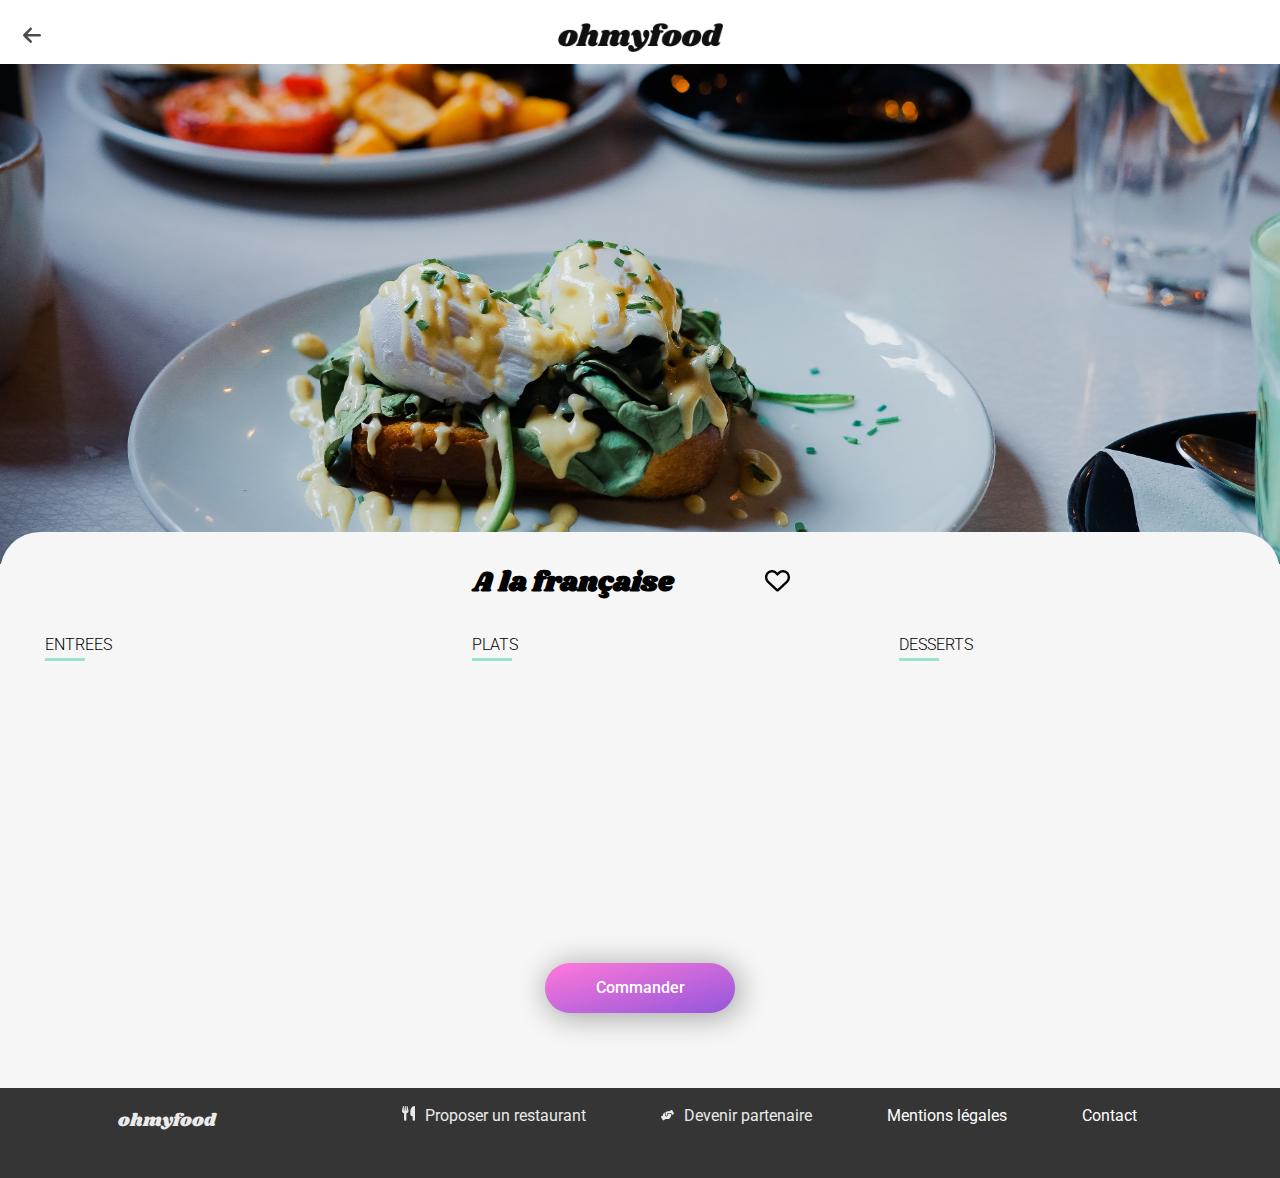
==== commit 33c284e4: "menu un sur quatre fini à 100%" ====
--- a/menu-a-la-francaise.html
+++ b/menu-a-la-francaise.html
@@ -21,6 +21,17 @@
     <body>
         <!-- header -->
         <header class="header">
+            <a href="./index.html"
+                ><svg
+                    class="arrow"
+                    xmlns="http://www.w3.org/2000/svg"
+                    viewBox="0 0 448 512"
+                >
+                    <!--! Font Awesome Pro 6.1.2 by @fontawesome - https://fontawesome.com License - https://fontawesome.com/license (Commercial License) Copyright 2022 Fonticons, Inc. -->
+                    <path
+                        d="M447.1 256C447.1 273.7 433.7 288 416 288H109.3l105.4 105.4c12.5 12.5 12.5 32.75 0 45.25C208.4 444.9 200.2 448 192 448s-16.38-3.125-22.62-9.375l-160-160c-12.5-12.5-12.5-32.75 0-45.25l160-160c12.5-12.5 32.75-12.5 45.25 0s12.5 32.75 0 45.25L109.3 224H416C433.7 224 447.1 238.3 447.1 256z"
+                    /></svg
+            ></a>
             <img
                 class="header__logo"
                 src="images/logo/ohmyfood.png"
@@ -88,254 +99,278 @@
                     </svg>
                 </div>
             </div>
-            <div class="menu">
-                <div class="menu__title">
-                    <h2>ENTREES</h2>
+            <div class="contener-menu__bis">
+                <div class="menu">
+                    <div class="menu__title">
+                        <h2>ENTREES</h2>
+                    </div>
+                    <div class="menu__choice">
+                        <div class="choice choice-1">
+                            <div>
+                                <h3 class="choice__title">
+                                    Tartare de poulpe acidulé
+                                </h3>
+                                <div class="choice__contener-text-price">
+                                    <p class="choice__text">
+                                        Aux zests d'orange
+                                    </p>
+                                    <p class="choice__price choice__move">
+                                        25€
+                                    </p>
+                                </div>
+                            </div>
+                            <div>
+                                <p class="choice__valid choice__move">
+                                    <svg
+                                        class="card-icon"
+                                        xmlns="http://www.w3.org/2000/svg"
+                                        viewBox="0 0 512 512"
+                                    >
+                                        <!--! Font Awesome Pro 6.1.2 by @fontawesome - https://fontawesome.com License - https://fontawesome.com/license (Commercial License) Copyright 2022 Fonticons, Inc. -->
+                                        <path
+                                            d="M0 256C0 114.6 114.6 0 256 0C397.4 0 512 114.6 512 256C512 397.4 397.4 512 256 512C114.6 512 0 397.4 0 256zM371.8 211.8C382.7 200.9 382.7 183.1 371.8 172.2C360.9 161.3 343.1 161.3 332.2 172.2L224 280.4L179.8 236.2C168.9 225.3 151.1 225.3 140.2 236.2C129.3 247.1 129.3 264.9 140.2 275.8L204.2 339.8C215.1 350.7 232.9 350.7 243.8 339.8L371.8 211.8z"
+                                        />
+                                    </svg>
+                                </p>
+                            </div>
+                        </div>
+                        <div class="choice choice-2">
+                            <div>
+                                <h3 class="choice__title">
+                                    Velouté de légumes d'antan
+                                </h3>
+                                <div class="choice__contener-text-price">
+                                    <p class="choice__text">
+                                        Carotte, panais, topinambour
+                                    </p>
+                                    <p class="choice__price choice__move">
+                                        35€
+                                    </p>
+                                </div>
+                            </div>
+                            <div>
+                                <p class="choice__valid choice__move">
+                                    <svg
+                                        class="card-icon"
+                                        xmlns="http://www.w3.org/2000/svg"
+                                        viewBox="0 0 512 512"
+                                    >
+                                        <!--! Font Awesome Pro 6.1.2 by @fontawesome - https://fontawesome.com License - https://fontawesome.com/license (Commercial License) Copyright 2022 Fonticons, Inc. -->
+                                        <path
+                                            d="M0 256C0 114.6 114.6 0 256 0C397.4 0 512 114.6 512 256C512 397.4 397.4 512 256 512C114.6 512 0 397.4 0 256zM371.8 211.8C382.7 200.9 382.7 183.1 371.8 172.2C360.9 161.3 343.1 161.3 332.2 172.2L224 280.4L179.8 236.2C168.9 225.3 151.1 225.3 140.2 236.2C129.3 247.1 129.3 264.9 140.2 275.8L204.2 339.8C215.1 350.7 232.9 350.7 243.8 339.8L371.8 211.8z"
+                                        />
+                                    </svg>
+                                </p>
+                            </div>
+                        </div>
+                        <div class="choice choice-3">
+                            <div>
+                                <h3 class="choice__title">Soupe à l'oignon</h3>
+                                <div class="choice__contener-text-price">
+                                    <p class="choice__text">Revisitée</p>
+                                    <p class="choice__price choice__move">
+                                        20€
+                                    </p>
+                                </div>
+                            </div>
+                            <div>
+                                <p class="choice__valid choice__move">
+                                    <svg
+                                        class="card-icon"
+                                        xmlns="http://www.w3.org/2000/svg"
+                                        viewBox="0 0 512 512"
+                                    >
+                                        <!--! Font Awesome Pro 6.1.2 by @fontawesome - https://fontawesome.com License - https://fontawesome.com/license (Commercial License) Copyright 2022 Fonticons, Inc. -->
+                                        <path
+                                            d="M0 256C0 114.6 114.6 0 256 0C397.4 0 512 114.6 512 256C512 397.4 397.4 512 256 512C114.6 512 0 397.4 0 256zM371.8 211.8C382.7 200.9 382.7 183.1 371.8 172.2C360.9 161.3 343.1 161.3 332.2 172.2L224 280.4L179.8 236.2C168.9 225.3 151.1 225.3 140.2 236.2C129.3 247.1 129.3 264.9 140.2 275.8L204.2 339.8C215.1 350.7 232.9 350.7 243.8 339.8L371.8 211.8z"
+                                        />
+                                    </svg>
+                                </p>
+                            </div>
+                        </div>
+                    </div>
                 </div>
-                <div class="menu__choice">
-                    <div class="choice choice-1">
-                        <div>
-                            <h3 class="choice__title">
-                                Tartare de poulpe acidulé
-                            </h3>
-                            <div class="choice__contener-text-price">
-                                <p class="choice__text">Aux zests d'orange</p>
-                                <p class="choice__price choice__move">25€</p>
-                            </div>
-                        </div>
-                        <div>
-                            <p class="choice__valid choice__move">
-                                <svg
-                                    class="card-icon"
-                                    xmlns="http://www.w3.org/2000/svg"
-                                    viewBox="0 0 512 512"
-                                >
-                                    <!--! Font Awesome Pro 6.1.2 by @fontawesome - https://fontawesome.com License - https://fontawesome.com/license (Commercial License) Copyright 2022 Fonticons, Inc. -->
-                                    <path
-                                        d="M0 256C0 114.6 114.6 0 256 0C397.4 0 512 114.6 512 256C512 397.4 397.4 512 256 512C114.6 512 0 397.4 0 256zM371.8 211.8C382.7 200.9 382.7 183.1 371.8 172.2C360.9 161.3 343.1 161.3 332.2 172.2L224 280.4L179.8 236.2C168.9 225.3 151.1 225.3 140.2 236.2C129.3 247.1 129.3 264.9 140.2 275.8L204.2 339.8C215.1 350.7 232.9 350.7 243.8 339.8L371.8 211.8z"
-                                    />
-                                </svg>
-                            </p>
-                        </div>
-                    </div>
-                    <div class="choice choice-2">
-                        <div>
-                            <h3 class="choice__title">
-                                Velouté de légumes d'antan
-                            </h3>
-                            <div class="choice__contener-text-price">
-                                <p class="choice__text">
-                                    Carotte, panais, topinambour
-                                </p>
-                                <p class="choice__price choice__move">35€</p>
-                            </div>
-                        </div>
-                        <div>
-                            <p class="choice__valid choice__move">
-                                <svg
-                                    class="card-icon"
-                                    xmlns="http://www.w3.org/2000/svg"
-                                    viewBox="0 0 512 512"
-                                >
-                                    <!--! Font Awesome Pro 6.1.2 by @fontawesome - https://fontawesome.com License - https://fontawesome.com/license (Commercial License) Copyright 2022 Fonticons, Inc. -->
-                                    <path
-                                        d="M0 256C0 114.6 114.6 0 256 0C397.4 0 512 114.6 512 256C512 397.4 397.4 512 256 512C114.6 512 0 397.4 0 256zM371.8 211.8C382.7 200.9 382.7 183.1 371.8 172.2C360.9 161.3 343.1 161.3 332.2 172.2L224 280.4L179.8 236.2C168.9 225.3 151.1 225.3 140.2 236.2C129.3 247.1 129.3 264.9 140.2 275.8L204.2 339.8C215.1 350.7 232.9 350.7 243.8 339.8L371.8 211.8z"
-                                    />
-                                </svg>
-                            </p>
-                        </div>
-                    </div>
-                    <div class="choice choice-3">
-                        <div>
-                            <h3 class="choice__title">Soupe à l'oignon</h3>
-                            <div class="choice__contener-text-price">
-                                <p class="choice__text">Revisitée</p>
-                                <p class="choice__price choice__move">20€</p>
-                            </div>
-                        </div>
-                        <div>
-                            <p class="choice__valid choice__move">
-                                <svg
-                                    class="card-icon"
-                                    xmlns="http://www.w3.org/2000/svg"
-                                    viewBox="0 0 512 512"
-                                >
-                                    <!--! Font Awesome Pro 6.1.2 by @fontawesome - https://fontawesome.com License - https://fontawesome.com/license (Commercial License) Copyright 2022 Fonticons, Inc. -->
-                                    <path
-                                        d="M0 256C0 114.6 114.6 0 256 0C397.4 0 512 114.6 512 256C512 397.4 397.4 512 256 512C114.6 512 0 397.4 0 256zM371.8 211.8C382.7 200.9 382.7 183.1 371.8 172.2C360.9 161.3 343.1 161.3 332.2 172.2L224 280.4L179.8 236.2C168.9 225.3 151.1 225.3 140.2 236.2C129.3 247.1 129.3 264.9 140.2 275.8L204.2 339.8C215.1 350.7 232.9 350.7 243.8 339.8L371.8 211.8z"
-                                    />
-                                </svg>
-                            </p>
+                <div class="menu">
+                    <div class="menu__title">
+                        <h2>PLATS</h2>
+                    </div>
+                    <div class="menu__choice">
+                        <div class="choice choice-1">
+                            <div>
+                                <h3 class="choice__title">
+                                    Coquilles Saint-Jacques
+                                </h3>
+                                <div class="choice__contener-text-price">
+                                    <p class="choice__text">
+                                        Accompagnées d'une purée de panais
+                                    </p>
+                                    <p class="choice__price choice__move">
+                                        40€
+                                    </p>
+                                </div>
+                            </div>
+                            <div>
+                                <p class="choice__valid choice__move">
+                                    <svg
+                                        class="card-icon"
+                                        xmlns="http://www.w3.org/2000/svg"
+                                        viewBox="0 0 512 512"
+                                    >
+                                        <!--! Font Awesome Pro 6.1.2 by @fontawesome - https://fontawesome.com License - https://fontawesome.com/license (Commercial License) Copyright 2022 Fonticons, Inc. -->
+                                        <path
+                                            d="M0 256C0 114.6 114.6 0 256 0C397.4 0 512 114.6 512 256C512 397.4 397.4 512 256 512C114.6 512 0 397.4 0 256zM371.8 211.8C382.7 200.9 382.7 183.1 371.8 172.2C360.9 161.3 343.1 161.3 332.2 172.2L224 280.4L179.8 236.2C168.9 225.3 151.1 225.3 140.2 236.2C129.3 247.1 129.3 264.9 140.2 275.8L204.2 339.8C215.1 350.7 232.9 350.7 243.8 339.8L371.8 211.8z"
+                                        />
+                                    </svg>
+                                </p>
+                            </div>
+                        </div>
+                        <div class="choice choice-2">
+                            <div>
+                                <h3 class="choice__title">Magret de canard</h3>
+                                <div class="choice__contener-text-price">
+                                    <p class="choice__text">
+                                        Et parmentier de pommes de terres
+                                    </p>
+                                    <p class="choice__price choice__move">
+                                        35€
+                                    </p>
+                                </div>
+                            </div>
+                            <div>
+                                <p class="choice__valid choice__move">
+                                    <svg
+                                        class="card-icon"
+                                        xmlns="http://www.w3.org/2000/svg"
+                                        viewBox="0 0 512 512"
+                                    >
+                                        <!--! Font Awesome Pro 6.1.2 by @fontawesome - https://fontawesome.com License - https://fontawesome.com/license (Commercial License) Copyright 2022 Fonticons, Inc. -->
+                                        <path
+                                            d="M0 256C0 114.6 114.6 0 256 0C397.4 0 512 114.6 512 256C512 397.4 397.4 512 256 512C114.6 512 0 397.4 0 256zM371.8 211.8C382.7 200.9 382.7 183.1 371.8 172.2C360.9 161.3 343.1 161.3 332.2 172.2L224 280.4L179.8 236.2C168.9 225.3 151.1 225.3 140.2 236.2C129.3 247.1 129.3 264.9 140.2 275.8L204.2 339.8C215.1 350.7 232.9 350.7 243.8 339.8L371.8 211.8z"
+                                        />
+                                    </svg>
+                                </p>
+                            </div>
+                        </div>
+                        <div class="choice choice-3">
+                            <div>
+                                <h3 class="choice__title">
+                                    Pigeonneau d'Ille-et-Vilaine
+                                </h3>
+                                <div class="choice__contener-text-price">
+                                    <p class="choice__text">
+                                        Sur sont lit de gnocchis aux légumes
+                                    </p>
+                                    <p class="choice__price choice__move">
+                                        44€
+                                    </p>
+                                </div>
+                            </div>
+                            <div>
+                                <p class="choice__valid choice__move">
+                                    <svg
+                                        class="card-icon"
+                                        xmlns="http://www.w3.org/2000/svg"
+                                        viewBox="0 0 512 512"
+                                    >
+                                        <!--! Font Awesome Pro 6.1.2 by @fontawesome - https://fontawesome.com License - https://fontawesome.com/license (Commercial License) Copyright 2022 Fonticons, Inc. -->
+                                        <path
+                                            d="M0 256C0 114.6 114.6 0 256 0C397.4 0 512 114.6 512 256C512 397.4 397.4 512 256 512C114.6 512 0 397.4 0 256zM371.8 211.8C382.7 200.9 382.7 183.1 371.8 172.2C360.9 161.3 343.1 161.3 332.2 172.2L224 280.4L179.8 236.2C168.9 225.3 151.1 225.3 140.2 236.2C129.3 247.1 129.3 264.9 140.2 275.8L204.2 339.8C215.1 350.7 232.9 350.7 243.8 339.8L371.8 211.8z"
+                                        />
+                                    </svg>
+                                </p>
+                            </div>
                         </div>
                     </div>
                 </div>
-            </div>
-            <div class="menu">
-                <div class="menu__title">
-                    <h2>PLATS</h2>
-                </div>
-                <div class="menu__choice">
-                    <div class="choice choice-1">
-                        <div>
-                            <h3 class="choice__title">
-                                Coquilles Saint-Jacques
-                            </h3>
-                            <div class="choice__contener-text-price">
-                                <p class="choice__text">
-                                    Accompagnées d'une purée de panais
-                                </p>
-                                <p class="choice__price choice__move">40€</p>
-                            </div>
-                        </div>
-                        <div>
-                            <p class="choice__valid choice__move">
-                                <svg
-                                    class="card-icon"
-                                    xmlns="http://www.w3.org/2000/svg"
-                                    viewBox="0 0 512 512"
-                                >
-                                    <!--! Font Awesome Pro 6.1.2 by @fontawesome - https://fontawesome.com License - https://fontawesome.com/license (Commercial License) Copyright 2022 Fonticons, Inc. -->
-                                    <path
-                                        d="M0 256C0 114.6 114.6 0 256 0C397.4 0 512 114.6 512 256C512 397.4 397.4 512 256 512C114.6 512 0 397.4 0 256zM371.8 211.8C382.7 200.9 382.7 183.1 371.8 172.2C360.9 161.3 343.1 161.3 332.2 172.2L224 280.4L179.8 236.2C168.9 225.3 151.1 225.3 140.2 236.2C129.3 247.1 129.3 264.9 140.2 275.8L204.2 339.8C215.1 350.7 232.9 350.7 243.8 339.8L371.8 211.8z"
-                                    />
-                                </svg>
-                            </p>
-                        </div>
-                    </div>
-                    <div class="choice choice-2">
-                        <div>
-                            <h3 class="choice__title">Magret de canard</h3>
-                            <div class="choice__contener-text-price">
-                                <p class="choice__text">
-                                    Et parmentier de pommes de terres
-                                </p>
-                                <p class="choice__price choice__move">35€</p>
-                            </div>
-                        </div>
-                        <div>
-                            <p class="choice__valid choice__move">
-                                <svg
-                                    class="card-icon"
-                                    xmlns="http://www.w3.org/2000/svg"
-                                    viewBox="0 0 512 512"
-                                >
-                                    <!--! Font Awesome Pro 6.1.2 by @fontawesome - https://fontawesome.com License - https://fontawesome.com/license (Commercial License) Copyright 2022 Fonticons, Inc. -->
-                                    <path
-                                        d="M0 256C0 114.6 114.6 0 256 0C397.4 0 512 114.6 512 256C512 397.4 397.4 512 256 512C114.6 512 0 397.4 0 256zM371.8 211.8C382.7 200.9 382.7 183.1 371.8 172.2C360.9 161.3 343.1 161.3 332.2 172.2L224 280.4L179.8 236.2C168.9 225.3 151.1 225.3 140.2 236.2C129.3 247.1 129.3 264.9 140.2 275.8L204.2 339.8C215.1 350.7 232.9 350.7 243.8 339.8L371.8 211.8z"
-                                    />
-                                </svg>
-                            </p>
-                        </div>
-                    </div>
-                    <div class="choice choice-3">
-                        <div>
-                            <h3 class="choice__title">
-                                Pigeonneau d'Ille-et-Vilaine
-                            </h3>
-                            <div class="choice__contener-text-price">
-                                <p class="choice__text">
-                                    Sur sont lit de gnocchis aux légumes
-                                </p>
-                                <p class="choice__price choice__move">44€</p>
-                            </div>
-                        </div>
-                        <div>
-                            <p class="choice__valid choice__move">
-                                <svg
-                                    class="card-icon"
-                                    xmlns="http://www.w3.org/2000/svg"
-                                    viewBox="0 0 512 512"
-                                >
-                                    <!--! Font Awesome Pro 6.1.2 by @fontawesome - https://fontawesome.com License - https://fontawesome.com/license (Commercial License) Copyright 2022 Fonticons, Inc. -->
-                                    <path
-                                        d="M0 256C0 114.6 114.6 0 256 0C397.4 0 512 114.6 512 256C512 397.4 397.4 512 256 512C114.6 512 0 397.4 0 256zM371.8 211.8C382.7 200.9 382.7 183.1 371.8 172.2C360.9 161.3 343.1 161.3 332.2 172.2L224 280.4L179.8 236.2C168.9 225.3 151.1 225.3 140.2 236.2C129.3 247.1 129.3 264.9 140.2 275.8L204.2 339.8C215.1 350.7 232.9 350.7 243.8 339.8L371.8 211.8z"
-                                    />
-                                </svg>
-                            </p>
-                        </div>
-                    </div>
-                </div>
-            </div>
-            <div class="menu">
-                <div class="menu__title">
-                    <h2>DESSERTS</h2>
-                </div>
-                <div class="menu__choice">
-                    <div class="choice choice-1">
-                        <div>
-                            <h3 class="choice__title">
-                                Pétales de violettes glacés
-                            </h3>
-                            <div class="choice__contener-text-price">
-                                <p class="choice__text">
-                                    Et purée de noisettes
-                                </p>
-                                <p class="choice__price choice__move">18€</p>
-                            </div>
-                        </div>
-                        <div>
-                            <p class="choice__valid choice__move">
-                                <svg
-                                    class="card-icon"
-                                    xmlns="http://www.w3.org/2000/svg"
-                                    viewBox="0 0 512 512"
-                                >
-                                    <!--! Font Awesome Pro 6.1.2 by @fontawesome - https://fontawesome.com License - https://fontawesome.com/license (Commercial License) Copyright 2022 Fonticons, Inc. -->
-                                    <path
-                                        d="M0 256C0 114.6 114.6 0 256 0C397.4 0 512 114.6 512 256C512 397.4 397.4 512 256 512C114.6 512 0 397.4 0 256zM371.8 211.8C382.7 200.9 382.7 183.1 371.8 172.2C360.9 161.3 343.1 161.3 332.2 172.2L224 280.4L179.8 236.2C168.9 225.3 151.1 225.3 140.2 236.2C129.3 247.1 129.3 264.9 140.2 275.8L204.2 339.8C215.1 350.7 232.9 350.7 243.8 339.8L371.8 211.8z"
-                                    />
-                                </svg>
-                            </p>
-                        </div>
-                    </div>
-                    <div class="choice choice-2">
-                        <div>
-                            <h3 class="choice__title">Fondant au chocolat</h3>
-                            <div class="choice__contener-text-price">
-                                <p class="choice__text">Revisité</p>
-                                <p class="choice__price choice__move">22€</p>
-                            </div>
-                        </div>
-                        <div>
-                            <p class="choice__valid choice__move">
-                                <svg
-                                    class="card-icon"
-                                    xmlns="http://www.w3.org/2000/svg"
-                                    viewBox="0 0 512 512"
-                                >
-                                    <!--! Font Awesome Pro 6.1.2 by @fontawesome - https://fontawesome.com License - https://fontawesome.com/license (Commercial License) Copyright 2022 Fonticons, Inc. -->
-                                    <path
-                                        d="M0 256C0 114.6 114.6 0 256 0C397.4 0 512 114.6 512 256C512 397.4 397.4 512 256 512C114.6 512 0 397.4 0 256zM371.8 211.8C382.7 200.9 382.7 183.1 371.8 172.2C360.9 161.3 343.1 161.3 332.2 172.2L224 280.4L179.8 236.2C168.9 225.3 151.1 225.3 140.2 236.2C129.3 247.1 129.3 264.9 140.2 275.8L204.2 339.8C215.1 350.7 232.9 350.7 243.8 339.8L371.8 211.8z"
-                                    />
-                                </svg>
-                            </p>
-                        </div>
-                    </div>
-                    <div class="choice choice-3">
-                        <div>
-                            <h3 class="choice__title">
-                                Milleffeuille croustillant
-                            </h3>
-                            <div class="choice__contener-text-price">
-                                <p class="choice__text">
-                                    Myrtilles et pâte d'amande
-                                </p>
-                                <p class="choice__price choice__move">23€</p>
-                            </div>
-                        </div>
-                        <div>
-                            <p class="choice__valid choice__move">
-                                <svg
-                                    class="card-icon"
-                                    xmlns="http://www.w3.org/2000/svg"
-                                    viewBox="0 0 512 512"
-                                >
-                                    <!--! Font Awesome Pro 6.1.2 by @fontawesome - https://fontawesome.com License - https://fontawesome.com/license (Commercial License) Copyright 2022 Fonticons, Inc. -->
-                                    <path
-                                        d="M0 256C0 114.6 114.6 0 256 0C397.4 0 512 114.6 512 256C512 397.4 397.4 512 256 512C114.6 512 0 397.4 0 256zM371.8 211.8C382.7 200.9 382.7 183.1 371.8 172.2C360.9 161.3 343.1 161.3 332.2 172.2L224 280.4L179.8 236.2C168.9 225.3 151.1 225.3 140.2 236.2C129.3 247.1 129.3 264.9 140.2 275.8L204.2 339.8C215.1 350.7 232.9 350.7 243.8 339.8L371.8 211.8z"
-                                    />
-                                </svg>
-                            </p>
+                <div class="menu">
+                    <div class="menu__title">
+                        <h2>DESSERTS</h2>
+                    </div>
+                    <div class="menu__choice">
+                        <div class="choice choice-1">
+                            <div>
+                                <h3 class="choice__title">
+                                    Pétales de violettes glacés
+                                </h3>
+                                <div class="choice__contener-text-price">
+                                    <p class="choice__text">
+                                        Et purée de noisettes
+                                    </p>
+                                    <p class="choice__price choice__move">
+                                        18€
+                                    </p>
+                                </div>
+                            </div>
+                            <div>
+                                <p class="choice__valid choice__move">
+                                    <svg
+                                        class="card-icon"
+                                        xmlns="http://www.w3.org/2000/svg"
+                                        viewBox="0 0 512 512"
+                                    >
+                                        <!--! Font Awesome Pro 6.1.2 by @fontawesome - https://fontawesome.com License - https://fontawesome.com/license (Commercial License) Copyright 2022 Fonticons, Inc. -->
+                                        <path
+                                            d="M0 256C0 114.6 114.6 0 256 0C397.4 0 512 114.6 512 256C512 397.4 397.4 512 256 512C114.6 512 0 397.4 0 256zM371.8 211.8C382.7 200.9 382.7 183.1 371.8 172.2C360.9 161.3 343.1 161.3 332.2 172.2L224 280.4L179.8 236.2C168.9 225.3 151.1 225.3 140.2 236.2C129.3 247.1 129.3 264.9 140.2 275.8L204.2 339.8C215.1 350.7 232.9 350.7 243.8 339.8L371.8 211.8z"
+                                        />
+                                    </svg>
+                                </p>
+                            </div>
+                        </div>
+                        <div class="choice choice-2">
+                            <div>
+                                <h3 class="choice__title">
+                                    Fondant au chocolat
+                                </h3>
+                                <div class="choice__contener-text-price">
+                                    <p class="choice__text">Revisité</p>
+                                    <p class="choice__price choice__move">
+                                        22€
+                                    </p>
+                                </div>
+                            </div>
+                            <div>
+                                <p class="choice__valid choice__move">
+                                    <svg
+                                        class="card-icon"
+                                        xmlns="http://www.w3.org/2000/svg"
+                                        viewBox="0 0 512 512"
+                                    >
+                                        <!--! Font Awesome Pro 6.1.2 by @fontawesome - https://fontawesome.com License - https://fontawesome.com/license (Commercial License) Copyright 2022 Fonticons, Inc. -->
+                                        <path
+                                            d="M0 256C0 114.6 114.6 0 256 0C397.4 0 512 114.6 512 256C512 397.4 397.4 512 256 512C114.6 512 0 397.4 0 256zM371.8 211.8C382.7 200.9 382.7 183.1 371.8 172.2C360.9 161.3 343.1 161.3 332.2 172.2L224 280.4L179.8 236.2C168.9 225.3 151.1 225.3 140.2 236.2C129.3 247.1 129.3 264.9 140.2 275.8L204.2 339.8C215.1 350.7 232.9 350.7 243.8 339.8L371.8 211.8z"
+                                        />
+                                    </svg>
+                                </p>
+                            </div>
+                        </div>
+                        <div class="choice choice-3">
+                            <div>
+                                <h3 class="choice__title">
+                                    Milleffeuille croustillant
+                                </h3>
+                                <div class="choice__contener-text-price">
+                                    <p class="choice__text">
+                                        Myrtilles et pâte d'amande
+                                    </p>
+                                    <p class="choice__price choice__move">
+                                        23€
+                                    </p>
+                                </div>
+                            </div>
+                            <div>
+                                <p class="choice__valid choice__move">
+                                    <svg
+                                        class="card-icon"
+                                        xmlns="http://www.w3.org/2000/svg"
+                                        viewBox="0 0 512 512"
+                                    >
+                                        <!--! Font Awesome Pro 6.1.2 by @fontawesome - https://fontawesome.com License - https://fontawesome.com/license (Commercial License) Copyright 2022 Fonticons, Inc. -->
+                                        <path
+                                            d="M0 256C0 114.6 114.6 0 256 0C397.4 0 512 114.6 512 256C512 397.4 397.4 512 256 512C114.6 512 0 397.4 0 256zM371.8 211.8C382.7 200.9 382.7 183.1 371.8 172.2C360.9 161.3 343.1 161.3 332.2 172.2L224 280.4L179.8 236.2C168.9 225.3 151.1 225.3 140.2 236.2C129.3 247.1 129.3 264.9 140.2 275.8L204.2 339.8C215.1 350.7 232.9 350.7 243.8 339.8L371.8 211.8z"
+                                        />
+                                    </svg>
+                                </p>
+                            </div>
                         </div>
                     </div>
                 </div>
@@ -346,10 +381,10 @@
         </section>
         <!-- footer -->
         <footer class="contener-footer footer">
-            <h4 class="footer__logo">ohmyfood</h4>
+            <a href="#"><h4 class="footer__logo">ohmyfood</h4></a>
             <ul class="footer__list">
-                <a href="#">
-                    <li>
+                <li>
+                    <a href="#">
                         <svg
                             class="footer__list__icon icon"
                             xmlns="http://www.w3.org/2000/svg"
@@ -362,10 +397,10 @@
                         ><span class="footer__list__text"
                             >Proposer un restaurant</span
                         >
-                    </li>
-                </a>
-                <a href="#">
-                    <li>
+                    </a>
+                </li>
+                <li>
+                    <a href="#">
                         <svg
                             class="footer__list__icon icon"
                             xmlns="http://www.w3.org/2000/svg"
@@ -378,14 +413,14 @@
                         ><span class="footer__list__text"
                             >Devenir partenaire</span
                         >
-                    </li>
-                </a>
-                <a href="#">
-                    <li class="footer__list__text">Mentions légales</li>
-                </a>
-                <a href="#">
-                    <li class="footer__list__text">Contact</li>
-                </a>
+                    </a>
+                </li>
+                <li class="footer__list__text">
+                    <a href="#">Mentions légales</a>
+                </li>
+                <li class="footer__list__text">
+                    <a href="mailto:adresse.mail@gmail.com">Contact</a>
+                </li>
             </ul>
         </footer>
     </body>
--- a/scss/style.css
+++ b/scss/style.css
@@ -26,14 +26,20 @@
   margin: 45px auto 25px auto;
   width: 90%;
 }
+
 @media all and (min-width: 992px) {
-  h2 {
+  .h2-tutorial {
     text-align: center;
   }
 }
 
 .h2-restaurants {
   margin: 55px auto 22px auto;
+}
+@media all and (min-width: 992px) {
+  .h2-restaurants {
+    text-align: center;
+  }
 }
 
 h4 {
@@ -45,8 +51,17 @@
   padding-bottom: 20px;
 }
 
+.arrow {
+  position: absolute;
+  width: 18px;
+  top: 25px;
+  left: 23px;
+  fill-opacity: 0.7;
+}
+
 .header {
   display: flex;
+  position: relative;
 }
 .header__logo {
   width: 165px;
@@ -121,6 +136,58 @@
 }
 .footer__list__text {
   color: #EAEAEA;
+}
+
+.loader {
+  position: fixed;
+  display: flex;
+  top: 0;
+  right: 0;
+  bottom: 0;
+  left: 0;
+  background: rgba(0, 0, 0, 0.8);
+  z-index: 999;
+  -webkit-animation: loader 3s both steps(1);
+          animation: loader 3s both steps(1);
+}
+.loader__spinner {
+  position: relative;
+  width: 50px;
+  height: 50px;
+  margin: auto;
+  border-radius: 50px;
+  border: 6px solid transparent;
+  border-top-color: #9356DC;
+  border-bottom-color: #9356DC;
+  -webkit-animation: spin 3s linear infinite;
+          animation: spin 3s linear infinite;
+  opacity: 0.9;
+}
+.loader__spinner::before {
+  content: "";
+  position: absolute;
+  top: 15px;
+  right: 15px;
+  bottom: 15px;
+  left: 15px;
+  border-radius: 50px;
+  border: 4px solid #FF79DA;
+  opacity: 0.5;
+}
+.loader__spinner::after {
+  content: "";
+  position: absolute;
+  top: 5px;
+  right: 5px;
+  bottom: 5px;
+  left: 5px;
+  border-radius: 50px;
+  border: 5px solid transparent;
+  border-right-color: #99E2D0;
+  border-left-color: #99E2D0;
+  -webkit-animation: spinreverse 2s linear infinite;
+          animation: spinreverse 2s linear infinite;
+  opacity: 1;
 }
 
 @-webkit-keyframes loader {
@@ -419,6 +486,12 @@
   margin-top: -36px;
   position: relative;
 }
+@media all and (min-width: 1100px) {
+  .contener-menu__bis {
+    display: flex;
+    justify-content: space-around;
+  }
+}
 
 .menu {
   display: flex;
@@ -478,6 +551,7 @@
 .heart {
   width: 25px;
   transform-origin: top;
+  cursor: pointer;
 }
 
 .heart--anim {
@@ -499,13 +573,20 @@
   transition: transform 0.4s;
 }
 
+.menu__choice {
+  position: relative;
+}
+
 .choice {
   display: flex;
+  position: relative;
   margin: auto auto 14px auto;
   width: 350px;
   overflow: hidden;
   background-color: white;
   border-radius: 15px;
+  cursor: pointer;
+  box-shadow: 0px 0px 17px -4px #000000;
 }
 .choice-1 {
   opacity: 0;
@@ -527,9 +608,11 @@
           animation-delay: 0.6s;
 }
 .choice__contener-text-price {
+  position: relative;
   display: flex;
 }
 .choice__title {
+  position: relative;
   margin: 0;
   padding: 13px 0 6px 10px;
   font-size: 18px;
@@ -542,6 +625,7 @@
   transition: 1s;
 }
 .choice__text {
+  position: relative;
   margin: 0;
   width: 305px;
   font-size: 15px;
@@ -559,6 +643,7 @@
   width: 45px;
 }
 .choice__valid {
+  position: relative;
   display: flex;
   margin: 0;
   width: 60px;
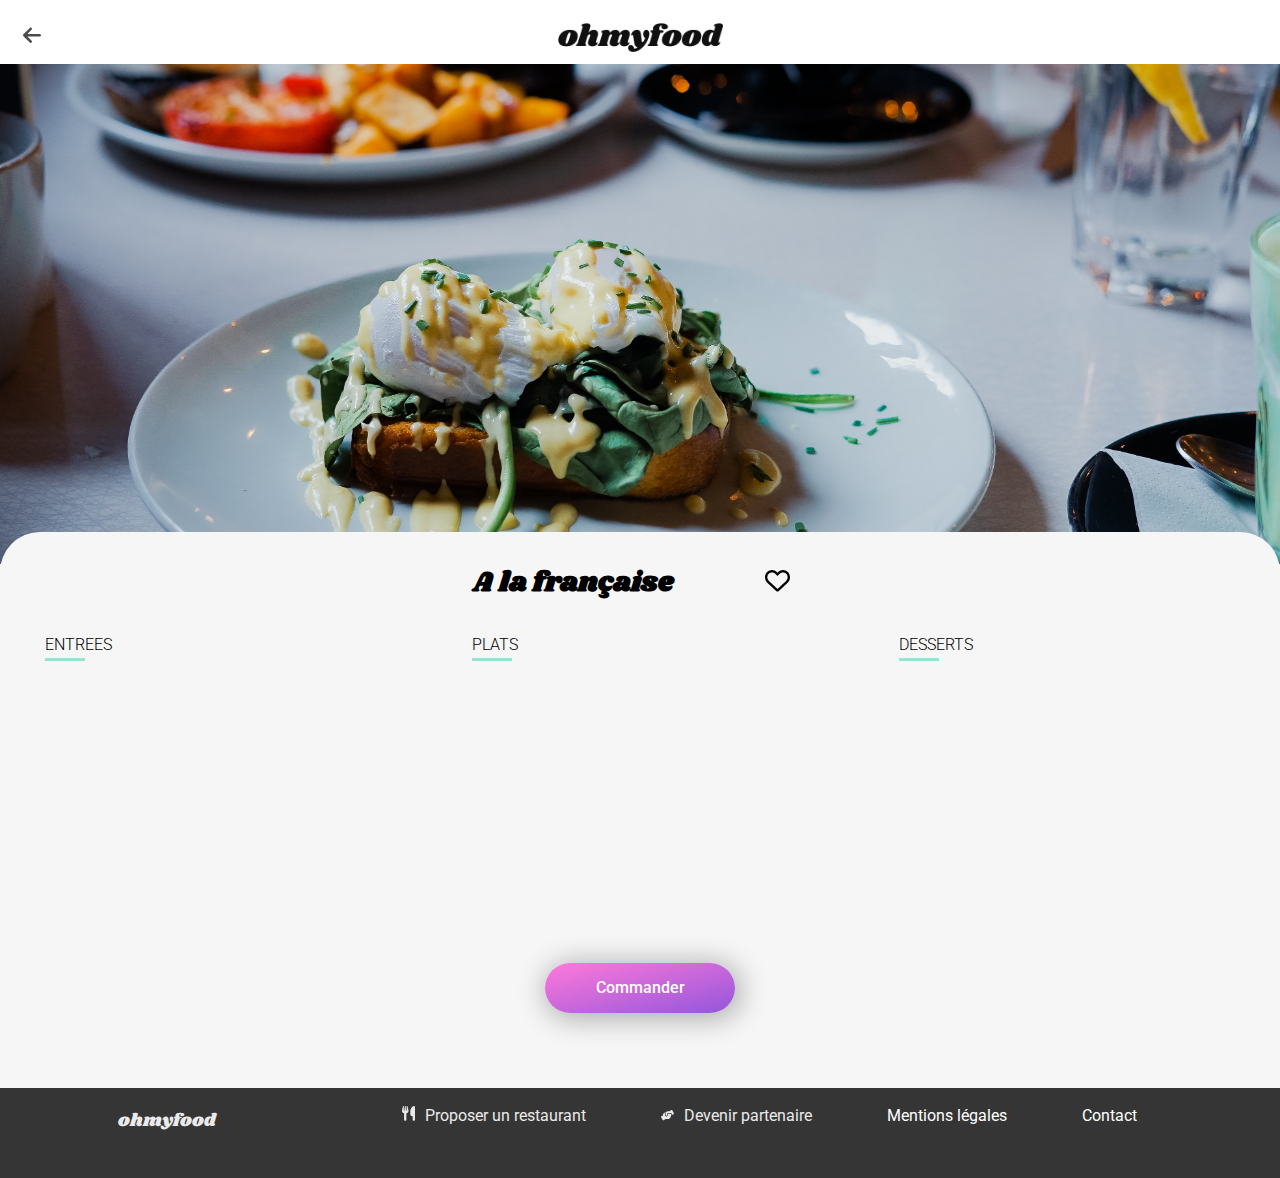
==== commit c57a144a: "scss re-organisé et ajout de coms dans le code html/scss" ====
--- a/menu-a-la-francaise.html
+++ b/menu-a-la-francaise.html
@@ -19,8 +19,9 @@
         <title>Menu - A la française</title>
     </head>
     <body>
-        <!-- header -->
+        <!-- Header -->
         <header class="header">
+            <!-- Header Arrow -->
             <a href="./index.html"
                 ><svg
                     class="arrow"
@@ -32,26 +33,32 @@
                         d="M447.1 256C447.1 273.7 433.7 288 416 288H109.3l105.4 105.4c12.5 12.5 12.5 32.75 0 45.25C208.4 444.9 200.2 448 192 448s-16.38-3.125-22.62-9.375l-160-160c-12.5-12.5-12.5-32.75 0-45.25l160-160c12.5-12.5 32.75-12.5 45.25 0s12.5 32.75 0 45.25L109.3 224H416C433.7 224 447.1 238.3 447.1 256z"
                     /></svg
             ></a>
+            <!-- Header Logo Img -->
             <img
                 class="header__logo"
                 src="images/logo/ohmyfood.png"
                 alt="logo"
             />
         </header>
-        <!-- section 1 -->
-        <section>
+        <!-- Section Restaurant Img -->
+        <div>
             <div class="restaurant-image">
+                <!-- Img -->
                 <img
                     src="images/restaurants/toa-heftiba-DQKerTsQwi0-unsplash.jpg"
                     alt="restaurant image"
                 />
             </div>
-        </section>
-        <!-- section 2 -->
-        <section class="contener-menu">
+        </div>
+        <!-- Section Menu -->
+        <section class="container-menu">
+            <!-- Menu Title -->
             <div class="menu-title">
+                <!-- Title -->
                 <h1>A la française</h1>
+                <!-- Heart -->
                 <div class="menu-heart">
+                    <!-- SVG Heart Icon 1/2 -->
                     <svg
                         class="heart"
                         xmlns="http://www.w3.org/2000/svg"
@@ -61,6 +68,7 @@
                             d="M244 84L255.1 96L267.1 84.02C300.6 51.37 347 36.51 392.6 44.1C461.5 55.58 512 115.2 512 185.1V190.9C512 232.4 494.8 272.1 464.4 300.4L283.7 469.1C276.2 476.1 266.3 480 256 480C245.7 480 235.8 476.1 228.3 469.1L47.59 300.4C17.23 272.1 0 232.4 0 190.9V185.1C0 115.2 50.52 55.58 119.4 44.1C164.1 36.51 211.4 51.37 244 84C243.1 84 244 84.01 244 84L244 84zM255.1 163.9L210.1 117.1C188.4 96.28 157.6 86.4 127.3 91.44C81.55 99.07 48 138.7 48 185.1V190.9C48 219.1 59.71 246.1 80.34 265.3L256 429.3L431.7 265.3C452.3 246.1 464 219.1 464 190.9V185.1C464 138.7 430.4 99.07 384.7 91.44C354.4 86.4 323.6 96.28 301.9 117.1L255.1 163.9z"
                         />
                     </svg>
+                    <!-- SVG Heart Icon 2/2 -->
                     <svg
                         class="heart--anim"
                         xmlns="http://www.w3.org/2000/svg"
@@ -71,9 +79,10 @@
                             <path
                                 d="M0 190.9V185.1C0 115.2 50.52 55.58 119.4 44.1C164.1 36.51 211.4 51.37 244 84.02L256 96L267.1 84.02C300.6 51.37 347 36.51 392.6 44.1C461.5 55.58 512 115.2 512 185.1V190.9C512 232.4 494.8 272.1 464.4 300.4L283.7 469.1C276.2 476.1 266.3 480 256 480C245.7 480 235.8 476.1 228.3 469.1L47.59 300.4C17.23 272.1 .0003 232.4 .0003 190.9L0 190.9z"
                             />
+                            <!-- SVG Gradient -->
                             <defs>
                                 <linearGradient
-                                    id="grad3"
+                                    id="grad"
                                     x1="0%"
                                     y1="100%"
                                     x2="0%"
@@ -99,18 +108,25 @@
                     </svg>
                 </div>
             </div>
-            <div class="contener-menu__bis">
+            <!-- Container Menu -->
+            <div class="container-menu__bis">
+                <!-- Menu ENTREES -->
                 <div class="menu">
+                    <!-- Menu ENTREES Title -->
                     <div class="menu__title">
                         <h2>ENTREES</h2>
                     </div>
+                    <!-- Menu Choice -->
                     <div class="menu__choice">
+                        <!-- Choice 1/3 -->
                         <div class="choice choice-1">
                             <div>
+                                <!-- Choice Title -->
                                 <h3 class="choice__title">
                                     Tartare de poulpe acidulé
                                 </h3>
-                                <div class="choice__contener-text-price">
+                                <!-- Choice Txt-Price -->
+                                <div class="choice__container-text-price">
                                     <p class="choice__text">
                                         Aux zests d'orange
                                     </p>
@@ -119,27 +135,32 @@
                                     </p>
                                 </div>
                             </div>
-                            <div>
-                                <p class="choice__valid choice__move">
-                                    <svg
-                                        class="card-icon"
-                                        xmlns="http://www.w3.org/2000/svg"
-                                        viewBox="0 0 512 512"
-                                    >
-                                        <!--! Font Awesome Pro 6.1.2 by @fontawesome - https://fontawesome.com License - https://fontawesome.com/license (Commercial License) Copyright 2022 Fonticons, Inc. -->
-                                        <path
-                                            d="M0 256C0 114.6 114.6 0 256 0C397.4 0 512 114.6 512 256C512 397.4 397.4 512 256 512C114.6 512 0 397.4 0 256zM371.8 211.8C382.7 200.9 382.7 183.1 371.8 172.2C360.9 161.3 343.1 161.3 332.2 172.2L224 280.4L179.8 236.2C168.9 225.3 151.1 225.3 140.2 236.2C129.3 247.1 129.3 264.9 140.2 275.8L204.2 339.8C215.1 350.7 232.9 350.7 243.8 339.8L371.8 211.8z"
-                                        />
-                                    </svg>
-                                </p>
-                            </div>
-                        </div>
+                            <!-- Choice Valid -->
+                            <div>
+                                <span class="choice__valid choice__move">
+                                    <!-- SVG Valid Icon -->
+                                    <svg
+                                        class="card-icon"
+                                        xmlns="http://www.w3.org/2000/svg"
+                                        viewBox="0 0 512 512"
+                                    >
+                                        <!--! Font Awesome Pro 6.1.2 by @fontawesome - https://fontawesome.com License - https://fontawesome.com/license (Commercial License) Copyright 2022 Fonticons, Inc. -->
+                                        <path
+                                            d="M0 256C0 114.6 114.6 0 256 0C397.4 0 512 114.6 512 256C512 397.4 397.4 512 256 512C114.6 512 0 397.4 0 256zM371.8 211.8C382.7 200.9 382.7 183.1 371.8 172.2C360.9 161.3 343.1 161.3 332.2 172.2L224 280.4L179.8 236.2C168.9 225.3 151.1 225.3 140.2 236.2C129.3 247.1 129.3 264.9 140.2 275.8L204.2 339.8C215.1 350.7 232.9 350.7 243.8 339.8L371.8 211.8z"
+                                        />
+                                    </svg>
+                                </span>
+                            </div>
+                        </div>
+                        <!-- Choice 2/3 -->
                         <div class="choice choice-2">
                             <div>
+                                <!-- Choice Title -->
                                 <h3 class="choice__title">
                                     Velouté de légumes d'antan
                                 </h3>
-                                <div class="choice__contener-text-price">
+                                <!-- Choice Txt-Price -->
+                                <div class="choice__container-text-price">
                                     <p class="choice__text">
                                         Carotte, panais, topinambour
                                     </p>
@@ -148,33 +169,40 @@
                                     </p>
                                 </div>
                             </div>
-                            <div>
-                                <p class="choice__valid choice__move">
-                                    <svg
-                                        class="card-icon"
-                                        xmlns="http://www.w3.org/2000/svg"
-                                        viewBox="0 0 512 512"
-                                    >
-                                        <!--! Font Awesome Pro 6.1.2 by @fontawesome - https://fontawesome.com License - https://fontawesome.com/license (Commercial License) Copyright 2022 Fonticons, Inc. -->
-                                        <path
-                                            d="M0 256C0 114.6 114.6 0 256 0C397.4 0 512 114.6 512 256C512 397.4 397.4 512 256 512C114.6 512 0 397.4 0 256zM371.8 211.8C382.7 200.9 382.7 183.1 371.8 172.2C360.9 161.3 343.1 161.3 332.2 172.2L224 280.4L179.8 236.2C168.9 225.3 151.1 225.3 140.2 236.2C129.3 247.1 129.3 264.9 140.2 275.8L204.2 339.8C215.1 350.7 232.9 350.7 243.8 339.8L371.8 211.8z"
-                                        />
-                                    </svg>
-                                </p>
-                            </div>
-                        </div>
+                            <!-- Choice Valid -->
+                            <div>
+                                <p class="choice__valid choice__move">
+                                    <!-- SVG Valid Icon -->
+                                    <svg
+                                        class="card-icon"
+                                        xmlns="http://www.w3.org/2000/svg"
+                                        viewBox="0 0 512 512"
+                                    >
+                                        <!--! Font Awesome Pro 6.1.2 by @fontawesome - https://fontawesome.com License - https://fontawesome.com/license (Commercial License) Copyright 2022 Fonticons, Inc. -->
+                                        <path
+                                            d="M0 256C0 114.6 114.6 0 256 0C397.4 0 512 114.6 512 256C512 397.4 397.4 512 256 512C114.6 512 0 397.4 0 256zM371.8 211.8C382.7 200.9 382.7 183.1 371.8 172.2C360.9 161.3 343.1 161.3 332.2 172.2L224 280.4L179.8 236.2C168.9 225.3 151.1 225.3 140.2 236.2C129.3 247.1 129.3 264.9 140.2 275.8L204.2 339.8C215.1 350.7 232.9 350.7 243.8 339.8L371.8 211.8z"
+                                        />
+                                    </svg>
+                                </p>
+                            </div>
+                        </div>
+                        <!-- Choice 3/3 -->
                         <div class="choice choice-3">
                             <div>
+                                <!-- Choice Title -->
                                 <h3 class="choice__title">Soupe à l'oignon</h3>
-                                <div class="choice__contener-text-price">
+                                <!-- Choice Txt-Price -->
+                                <div class="choice__container-text-price">
                                     <p class="choice__text">Revisitée</p>
                                     <p class="choice__price choice__move">
                                         20€
                                     </p>
                                 </div>
                             </div>
-                            <div>
-                                <p class="choice__valid choice__move">
+                            <!-- Choice Valid -->
+                            <div>
+                                <p class="choice__valid choice__move">
+                                    <!-- SVG Valid Icon -->
                                     <svg
                                         class="card-icon"
                                         xmlns="http://www.w3.org/2000/svg"
@@ -190,17 +218,23 @@
                         </div>
                     </div>
                 </div>
+                <!-- Menu PLATS -->
                 <div class="menu">
+                    <!-- Menu PLATS Title -->
                     <div class="menu__title">
                         <h2>PLATS</h2>
                     </div>
+                    <!-- Menu Choice -->
                     <div class="menu__choice">
+                        <!-- Choice 1/3 -->
                         <div class="choice choice-1">
                             <div>
+                                <!-- Choice Title -->
                                 <h3 class="choice__title">
                                     Coquilles Saint-Jacques
                                 </h3>
-                                <div class="choice__contener-text-price">
+                                <!-- Choice Txt-Price -->
+                                <div class="choice__container-text-price">
                                     <p class="choice__text">
                                         Accompagnées d'une purée de panais
                                     </p>
@@ -209,25 +243,30 @@
                                     </p>
                                 </div>
                             </div>
-                            <div>
-                                <p class="choice__valid choice__move">
-                                    <svg
-                                        class="card-icon"
-                                        xmlns="http://www.w3.org/2000/svg"
-                                        viewBox="0 0 512 512"
-                                    >
-                                        <!--! Font Awesome Pro 6.1.2 by @fontawesome - https://fontawesome.com License - https://fontawesome.com/license (Commercial License) Copyright 2022 Fonticons, Inc. -->
-                                        <path
-                                            d="M0 256C0 114.6 114.6 0 256 0C397.4 0 512 114.6 512 256C512 397.4 397.4 512 256 512C114.6 512 0 397.4 0 256zM371.8 211.8C382.7 200.9 382.7 183.1 371.8 172.2C360.9 161.3 343.1 161.3 332.2 172.2L224 280.4L179.8 236.2C168.9 225.3 151.1 225.3 140.2 236.2C129.3 247.1 129.3 264.9 140.2 275.8L204.2 339.8C215.1 350.7 232.9 350.7 243.8 339.8L371.8 211.8z"
-                                        />
-                                    </svg>
-                                </p>
-                            </div>
-                        </div>
+                            <!-- Choice Valid -->
+                            <div>
+                                <p class="choice__valid choice__move">
+                                    <!-- SVG Valid Icon -->
+                                    <svg
+                                        class="card-icon"
+                                        xmlns="http://www.w3.org/2000/svg"
+                                        viewBox="0 0 512 512"
+                                    >
+                                        <!--! Font Awesome Pro 6.1.2 by @fontawesome - https://fontawesome.com License - https://fontawesome.com/license (Commercial License) Copyright 2022 Fonticons, Inc. -->
+                                        <path
+                                            d="M0 256C0 114.6 114.6 0 256 0C397.4 0 512 114.6 512 256C512 397.4 397.4 512 256 512C114.6 512 0 397.4 0 256zM371.8 211.8C382.7 200.9 382.7 183.1 371.8 172.2C360.9 161.3 343.1 161.3 332.2 172.2L224 280.4L179.8 236.2C168.9 225.3 151.1 225.3 140.2 236.2C129.3 247.1 129.3 264.9 140.2 275.8L204.2 339.8C215.1 350.7 232.9 350.7 243.8 339.8L371.8 211.8z"
+                                        />
+                                    </svg>
+                                </p>
+                            </div>
+                        </div>
+                        <!-- Choice 2/3 -->
                         <div class="choice choice-2">
                             <div>
+                                <!-- Choice Title -->
                                 <h3 class="choice__title">Magret de canard</h3>
-                                <div class="choice__contener-text-price">
+                                <!-- Choice Txt-Price -->
+                                <div class="choice__container-text-price">
                                     <p class="choice__text">
                                         Et parmentier de pommes de terres
                                     </p>
@@ -236,27 +275,32 @@
                                     </p>
                                 </div>
                             </div>
-                            <div>
-                                <p class="choice__valid choice__move">
-                                    <svg
-                                        class="card-icon"
-                                        xmlns="http://www.w3.org/2000/svg"
-                                        viewBox="0 0 512 512"
-                                    >
-                                        <!--! Font Awesome Pro 6.1.2 by @fontawesome - https://fontawesome.com License - https://fontawesome.com/license (Commercial License) Copyright 2022 Fonticons, Inc. -->
-                                        <path
-                                            d="M0 256C0 114.6 114.6 0 256 0C397.4 0 512 114.6 512 256C512 397.4 397.4 512 256 512C114.6 512 0 397.4 0 256zM371.8 211.8C382.7 200.9 382.7 183.1 371.8 172.2C360.9 161.3 343.1 161.3 332.2 172.2L224 280.4L179.8 236.2C168.9 225.3 151.1 225.3 140.2 236.2C129.3 247.1 129.3 264.9 140.2 275.8L204.2 339.8C215.1 350.7 232.9 350.7 243.8 339.8L371.8 211.8z"
-                                        />
-                                    </svg>
-                                </p>
-                            </div>
-                        </div>
+                            <!-- Choice Valid -->
+                            <div>
+                                <p class="choice__valid choice__move">
+                                    <!-- SVG Valid Icon -->
+                                    <svg
+                                        class="card-icon"
+                                        xmlns="http://www.w3.org/2000/svg"
+                                        viewBox="0 0 512 512"
+                                    >
+                                        <!--! Font Awesome Pro 6.1.2 by @fontawesome - https://fontawesome.com License - https://fontawesome.com/license (Commercial License) Copyright 2022 Fonticons, Inc. -->
+                                        <path
+                                            d="M0 256C0 114.6 114.6 0 256 0C397.4 0 512 114.6 512 256C512 397.4 397.4 512 256 512C114.6 512 0 397.4 0 256zM371.8 211.8C382.7 200.9 382.7 183.1 371.8 172.2C360.9 161.3 343.1 161.3 332.2 172.2L224 280.4L179.8 236.2C168.9 225.3 151.1 225.3 140.2 236.2C129.3 247.1 129.3 264.9 140.2 275.8L204.2 339.8C215.1 350.7 232.9 350.7 243.8 339.8L371.8 211.8z"
+                                        />
+                                    </svg>
+                                </p>
+                            </div>
+                        </div>
+                        <!-- Choice 3/3 -->
                         <div class="choice choice-3">
                             <div>
+                                <!-- Choice Title -->
                                 <h3 class="choice__title">
                                     Pigeonneau d'Ille-et-Vilaine
                                 </h3>
-                                <div class="choice__contener-text-price">
+                                <!-- Choice Txt-Price -->
+                                <div class="choice__container-text-price">
                                     <p class="choice__text">
                                         Sur sont lit de gnocchis aux légumes
                                     </p>
@@ -265,8 +309,10 @@
                                     </p>
                                 </div>
                             </div>
-                            <div>
-                                <p class="choice__valid choice__move">
+                            <!-- Choice Valid -->
+                            <div>
+                                <p class="choice__valid choice__move">
+                                    <!-- SVG Valid Icon -->
                                     <svg
                                         class="card-icon"
                                         xmlns="http://www.w3.org/2000/svg"
@@ -282,17 +328,23 @@
                         </div>
                     </div>
                 </div>
+                <!-- Menu DESSERTS -->
                 <div class="menu">
+                    <!-- Menu DESSERTS Title -->
                     <div class="menu__title">
                         <h2>DESSERTS</h2>
                     </div>
+                    <!-- Menu Choice -->
                     <div class="menu__choice">
+                        <!-- Choice 1/3 -->
                         <div class="choice choice-1">
                             <div>
+                                <!-- Choice Title -->
                                 <h3 class="choice__title">
                                     Pétales de violettes glacés
                                 </h3>
-                                <div class="choice__contener-text-price">
+                                <!-- Choice Txt-Price -->
+                                <div class="choice__container-text-price">
                                     <p class="choice__text">
                                         Et purée de noisettes
                                     </p>
@@ -301,54 +353,64 @@
                                     </p>
                                 </div>
                             </div>
-                            <div>
-                                <p class="choice__valid choice__move">
-                                    <svg
-                                        class="card-icon"
-                                        xmlns="http://www.w3.org/2000/svg"
-                                        viewBox="0 0 512 512"
-                                    >
-                                        <!--! Font Awesome Pro 6.1.2 by @fontawesome - https://fontawesome.com License - https://fontawesome.com/license (Commercial License) Copyright 2022 Fonticons, Inc. -->
-                                        <path
-                                            d="M0 256C0 114.6 114.6 0 256 0C397.4 0 512 114.6 512 256C512 397.4 397.4 512 256 512C114.6 512 0 397.4 0 256zM371.8 211.8C382.7 200.9 382.7 183.1 371.8 172.2C360.9 161.3 343.1 161.3 332.2 172.2L224 280.4L179.8 236.2C168.9 225.3 151.1 225.3 140.2 236.2C129.3 247.1 129.3 264.9 140.2 275.8L204.2 339.8C215.1 350.7 232.9 350.7 243.8 339.8L371.8 211.8z"
-                                        />
-                                    </svg>
-                                </p>
-                            </div>
-                        </div>
+                            <!-- Choice Valid -->
+                            <div>
+                                <p class="choice__valid choice__move">
+                                    <!-- SVG Valid Icon -->
+                                    <svg
+                                        class="card-icon"
+                                        xmlns="http://www.w3.org/2000/svg"
+                                        viewBox="0 0 512 512"
+                                    >
+                                        <!--! Font Awesome Pro 6.1.2 by @fontawesome - https://fontawesome.com License - https://fontawesome.com/license (Commercial License) Copyright 2022 Fonticons, Inc. -->
+                                        <path
+                                            d="M0 256C0 114.6 114.6 0 256 0C397.4 0 512 114.6 512 256C512 397.4 397.4 512 256 512C114.6 512 0 397.4 0 256zM371.8 211.8C382.7 200.9 382.7 183.1 371.8 172.2C360.9 161.3 343.1 161.3 332.2 172.2L224 280.4L179.8 236.2C168.9 225.3 151.1 225.3 140.2 236.2C129.3 247.1 129.3 264.9 140.2 275.8L204.2 339.8C215.1 350.7 232.9 350.7 243.8 339.8L371.8 211.8z"
+                                        />
+                                    </svg>
+                                </p>
+                            </div>
+                        </div>
+                        <!-- Choice 2/3 -->
                         <div class="choice choice-2">
                             <div>
+                                <!-- Choice Title -->
                                 <h3 class="choice__title">
                                     Fondant au chocolat
                                 </h3>
-                                <div class="choice__contener-text-price">
+                                <!-- Choice Txt-Price -->
+                                <div class="choice__container-text-price">
                                     <p class="choice__text">Revisité</p>
                                     <p class="choice__price choice__move">
                                         22€
                                     </p>
                                 </div>
                             </div>
-                            <div>
-                                <p class="choice__valid choice__move">
-                                    <svg
-                                        class="card-icon"
-                                        xmlns="http://www.w3.org/2000/svg"
-                                        viewBox="0 0 512 512"
-                                    >
-                                        <!--! Font Awesome Pro 6.1.2 by @fontawesome - https://fontawesome.com License - https://fontawesome.com/license (Commercial License) Copyright 2022 Fonticons, Inc. -->
-                                        <path
-                                            d="M0 256C0 114.6 114.6 0 256 0C397.4 0 512 114.6 512 256C512 397.4 397.4 512 256 512C114.6 512 0 397.4 0 256zM371.8 211.8C382.7 200.9 382.7 183.1 371.8 172.2C360.9 161.3 343.1 161.3 332.2 172.2L224 280.4L179.8 236.2C168.9 225.3 151.1 225.3 140.2 236.2C129.3 247.1 129.3 264.9 140.2 275.8L204.2 339.8C215.1 350.7 232.9 350.7 243.8 339.8L371.8 211.8z"
-                                        />
-                                    </svg>
-                                </p>
-                            </div>
-                        </div>
+                            <!-- Choice Valid -->
+                            <div>
+                                <p class="choice__valid choice__move">
+                                    <!-- SVG Valid Icon -->
+                                    <svg
+                                        class="card-icon"
+                                        xmlns="http://www.w3.org/2000/svg"
+                                        viewBox="0 0 512 512"
+                                    >
+                                        <!--! Font Awesome Pro 6.1.2 by @fontawesome - https://fontawesome.com License - https://fontawesome.com/license (Commercial License) Copyright 2022 Fonticons, Inc. -->
+                                        <path
+                                            d="M0 256C0 114.6 114.6 0 256 0C397.4 0 512 114.6 512 256C512 397.4 397.4 512 256 512C114.6 512 0 397.4 0 256zM371.8 211.8C382.7 200.9 382.7 183.1 371.8 172.2C360.9 161.3 343.1 161.3 332.2 172.2L224 280.4L179.8 236.2C168.9 225.3 151.1 225.3 140.2 236.2C129.3 247.1 129.3 264.9 140.2 275.8L204.2 339.8C215.1 350.7 232.9 350.7 243.8 339.8L371.8 211.8z"
+                                        />
+                                    </svg>
+                                </p>
+                            </div>
+                        </div>
+                        <!-- Choice 3/3 -->
                         <div class="choice choice-3">
                             <div>
+                                <!-- Choice Title -->
                                 <h3 class="choice__title">
                                     Milleffeuille croustillant
                                 </h3>
-                                <div class="choice__contener-text-price">
+                                <!-- Choice Txt-Price -->
+                                <div class="choice__container-text-price">
                                     <p class="choice__text">
                                         Myrtilles et pâte d'amande
                                     </p>
@@ -357,8 +419,10 @@
                                     </p>
                                 </div>
                             </div>
-                            <div>
-                                <p class="choice__valid choice__move">
+                            <!-- Choice Valid -->
+                            <div>
+                                <p class="choice__valid choice__move">
+                                    <!-- SVG Valid Icon -->
                                     <svg
                                         class="card-icon"
                                         xmlns="http://www.w3.org/2000/svg"
@@ -375,16 +439,21 @@
                     </div>
                 </div>
             </div>
+            <!-- Menu BTN -->
             <div class="title__btn menu__btn">
                 <a href="#" class="title__btn__a menu__btn__a">Commander </a>
             </div>
         </section>
-        <!-- footer -->
-        <footer class="contener-footer footer">
+        <!-- Footer -->
+        <footer class="container-footer footer">
+            <!-- Footer Logo -->
             <a href="#"><h4 class="footer__logo">ohmyfood</h4></a>
+            <!-- Footer UL -->
             <ul class="footer__list">
                 <li>
+                    <!-- Footer Li 1 -->
                     <a href="#">
+                        <!-- SVG Footer Icon 1 -->
                         <svg
                             class="footer__list__icon icon"
                             xmlns="http://www.w3.org/2000/svg"
@@ -399,8 +468,10 @@
                         >
                     </a>
                 </li>
+                <!-- Footer Li 2 -->
                 <li>
                     <a href="#">
+                        <!-- SVG Footer Icon 2 -->
                         <svg
                             class="footer__list__icon icon"
                             xmlns="http://www.w3.org/2000/svg"
@@ -415,9 +486,11 @@
                         >
                     </a>
                 </li>
+                <!-- Footer Li 3 -->
                 <li class="footer__list__text">
                     <a href="#">Mentions légales</a>
                 </li>
+                <!-- Footer Li 4 -->
                 <li class="footer__list__text">
                     <a href="mailto:adresse.mail@gmail.com">Contact</a>
                 </li>
--- a/scss/style.css
+++ b/scss/style.css
@@ -11,7 +11,7 @@
 
 a {
   text-decoration: none;
-  color: black;
+  color: #000;
 }
 
 ul {
@@ -51,6 +51,77 @@
   padding-bottom: 20px;
 }
 
+.container {
+  display: flex;
+  flex-direction: column;
+}
+.container-functioning {
+  margin-bottom: 65px;
+}
+.container-restaurants {
+  background-color: #F6F6F6;
+}
+.container-card {
+  display: grid;
+  grid-template-columns: 1fr;
+  grid-template-rows: 1fr 1fr 1fr 1fr;
+  margin-bottom: 45px;
+}
+@media all and (min-width: 992px) {
+  .container-card {
+    width: 80%;
+    margin: auto;
+    justify-content: center;
+    grid-template-columns: 1fr 1fr;
+    grid-template-rows: 1fr 1fr;
+  }
+}
+.container-menu {
+  position: relative;
+  margin: auto;
+  border-radius: 40px 40px 0 0;
+  background-color: #F6F6F6;
+  margin-top: -36px;
+}
+@media all and (min-width: 1100px) {
+  .container-menu__bis {
+    display: flex;
+    justify-content: space-around;
+  }
+}
+.container-footer {
+  background-color: #353535;
+}
+
+.menu-heart {
+  position: relative;
+}
+
+.heart {
+  width: 25px;
+  transform-origin: top;
+  cursor: pointer;
+}
+
+.heart--anim {
+  width: 25px;
+  left: 0;
+  transform-origin: bottom;
+  position: absolute;
+  transform: scale(0);
+  fill: url(#grad);
+  cursor: pointer;
+}
+.heart--anim:hover {
+  transform: scale(1.01);
+  transition: transform 0.4s;
+}
+
+.heart:hover + .heart--anim {
+  transform: scale(1.01);
+  transition: transform 0.4s;
+}
+
 .arrow {
   position: absolute;
   width: 18px;
@@ -113,11 +184,11 @@
 }
 .footer__list li a {
   padding-bottom: 8px;
-  color: white;
+  color: #fff;
 }
 .footer__list li a:hover {
-  -webkit-text-decoration: underline white;
-          text-decoration: underline white;
+  -webkit-text-decoration: underline #fff;
+          text-decoration: underline #fff;
 }
 @media all and (min-width: 768px) {
   .footer__list li a {
@@ -152,9 +223,9 @@
 }
 .loader__spinner {
   position: relative;
+  margin: auto;
   width: 50px;
   height: 50px;
-  margin: auto;
   border-radius: 50px;
   border: 6px solid transparent;
   border-top-color: #9356DC;
@@ -241,35 +312,6 @@
     transform: rotate(-360deg);
   }
 }
-.contener {
-  display: flex;
-  flex-direction: column;
-}
-.contener-functioning {
-  margin-bottom: 65px;
-}
-.contener-restaurants {
-  background-color: #F6F6F6;
-}
-.contener-card {
-  display: grid;
-  grid-template-columns: 1fr;
-  grid-template-rows: 1fr 1fr 1fr 1fr;
-  margin-bottom: 45px;
-}
-@media all and (min-width: 992px) {
-  .contener-card {
-    width: 80%;
-    margin: auto;
-    justify-content: center;
-    grid-template-columns: 1fr 1fr;
-    grid-template-rows: 1fr 1fr;
-  }
-}
-.contener-footer {
-  background-color: #353535;
-}
-
 .location {
   display: flex;
   justify-content: center;
@@ -278,10 +320,10 @@
   background-color: #EAEAEA;
 }
 .location__icon {
+  position: absolute;
+  margin-right: 12px;
+  left: -28px;
   width: 12px;
-  margin-right: 12px;
-  position: absolute;
-  left: -28px;
 }
 .location__text {
   position: relative;
@@ -300,8 +342,8 @@
   font-size: 24px;
 }
 .title__text {
+  text-align: center;
   margin: auto;
-  text-align: center;
   padding-top: 13px;
   font-size: 18px;
   font-weight: 300;
@@ -309,21 +351,21 @@
 .title__btn {
   padding: 46px 0 75px 0;
   text-align: center;
-  font-size: 16px;
   font-weight: 500;
 }
 .title__btn__a {
   background-image: linear-gradient(to top left, #9356DC, #FF79DA);
+  border-radius: 30px;
+  color: #fff;
+  box-shadow: 3px 3px 28px 3px rgba(0, 0, 0, 0.3);
+  font-size: 16px;
   padding: 15px 21px 15px 21px;
-  border-radius: 30px;
-  color: white;
-  box-shadow: 3px 3px 28px 3px rgba(0, 0, 0, 0.3);
 }
 .title__btn__a:hover {
   opacity: 0.8;
 }
 
-.tutorial-contener {
+.tutorial-container {
   display: grid;
   grid-template-columns: 1fr;
   grid-template-rows: 1fr 1fr 1fr;
@@ -332,7 +374,7 @@
   gap: 20px;
 }
 @media all and (min-width: 992px) {
-  .tutorial-contener {
+  .tutorial-container {
     grid-template-columns: 1fr 1fr 1fr;
     grid-template-rows: 1fr;
     gap: 20px;
@@ -340,14 +382,13 @@
     margin: auto;
   }
 }
-
 .tutorial-btn {
   position: relative;
   display: flex;
   justify-content: center;
   padding: 35px 0px 25px 0px;
   border-radius: 25px;
-  box-shadow: 6px 6px 28px -1px rgba(0, 0, 0, 0.75);
+  box-shadow: 0px 0px 17px -4px #000;
   background-color: #F6F6F6;
   font-weight: 500;
 }
@@ -367,14 +408,14 @@
   box-shadow: 0px 10px 13px -7px #000000, 0px 0px 28px -1px #c9abee;
   opacity: 0;
   z-index: -1;
-  transform: opacity 250ms;
+  transition: opacity 250ms;
 }
 .tutorial-btn__number {
   position: absolute;
   padding: 5px 8px 3px 8px;
   border-radius: 50px;
   background-color: #9356DC;
-  color: white;
+  color: #fff;
   left: -8px;
   top: 33px;
   font-size: 13px;
@@ -409,7 +450,7 @@
   width: 90%;
   margin: auto auto 20px auto;
   border-radius: 20px;
-  box-shadow: 0px 0px 17px -4px #000000;
+  box-shadow: 0px 0px 17px -4px #000;
 }
 .card:hover::before {
   opacity: 1;
@@ -423,10 +464,10 @@
   bottom: 0;
   left: 0;
   border-radius: 25px;
-  box-shadow: 0px 10px 13px -7px #000000, 0px 0px 28px -1px #c9abee;
+  box-shadow: 0px 10px 13px -7px #000, 0px 0px 28px -1px #c9abee;
   opacity: 0;
   z-index: -1;
-  transform: opacity 250ms;
+  transition: opacity 250ms;
   background-color: #f2eafb;
 }
 .card__new {
@@ -479,31 +520,17 @@
      object-fit: cover;
 }
 
-.contener-menu {
+.menu {
+  display: flex;
+  flex-direction: column;
+}
+.menu-title {
+  display: flex;
   margin: auto;
-  border-radius: 40px 40px 0 0;
-  background-color: #F6F6F6;
-  margin-top: -36px;
-  position: relative;
-}
-@media all and (min-width: 1100px) {
-  .contener-menu__bis {
-    display: flex;
-    justify-content: space-around;
-  }
-}
-
-.menu {
-  display: flex;
-  flex-direction: column;
-}
-.menu-title {
-  display: flex;
   width: 350px;
   justify-content: space-between;
   align-items: center;
   padding: 35px 25px 0 8px;
-  margin: auto;
 }
 .menu-title h1 {
   font-size: 28px;
@@ -528,53 +555,18 @@
   padding: 38px 0 75px 0;
 }
 .menu__btn__a {
+  background-image: linear-gradient(to top left, #9356DC, #FF79DA);
+  border-radius: 30px;
+  color: #fff;
+  box-shadow: 3px 3px 28px 3px rgba(0, 0, 0, 0.3);
+  font-size: 16px;
   display: flex;
   margin: auto;
   justify-content: center;
   align-items: center;
   width: 190px;
   height: 50px;
-  background-color: red;
-  background-image: linear-gradient(to top left, #9356DC, #FF79DA);
   padding: 0 20px 0 20px;
-}
-
-.btn {
-  width: 300px;
-  margin: auto;
-}
-
-.menu-heart {
-  position: relative;
-}
-
-.heart {
-  width: 25px;
-  transform-origin: top;
-  cursor: pointer;
-}
-
-.heart--anim {
-  width: 25px;
-  left: 0;
-  transform-origin: bottom;
-  position: absolute;
-  transform: scale(0);
-  fill: url(#grad3);
-  cursor: pointer;
-}
-.heart--anim:hover {
-  transform: scale(1.01);
-  transition: transform 0.4s;
-}
-
-.heart:hover + .heart--anim {
-  transform: scale(1.01);
-  transition: transform 0.4s;
-}
-
-.menu__choice {
-  position: relative;
 }
 
 .choice {
@@ -583,10 +575,13 @@
   margin: auto auto 14px auto;
   width: 350px;
   overflow: hidden;
-  background-color: white;
+  background-color: #fff;
   border-radius: 15px;
   cursor: pointer;
-  box-shadow: 0px 0px 17px -4px #000000;
+  box-shadow: 0px 0px 17px -4px #000;
+}
+.choice__menu {
+  position: relative;
 }
 .choice-1 {
   opacity: 0;
@@ -607,7 +602,7 @@
   -webkit-animation-delay: 0.6s;
           animation-delay: 0.6s;
 }
-.choice__contener-text-price {
+.choice__container-text-price {
   position: relative;
   display: flex;
 }
@@ -648,7 +643,7 @@
   margin: 0;
   width: 60px;
   height: 100%;
-  fill: white;
+  fill: #fff;
   background-color: #99E2D0;
 }
 .choice:hover .choice__valid {
